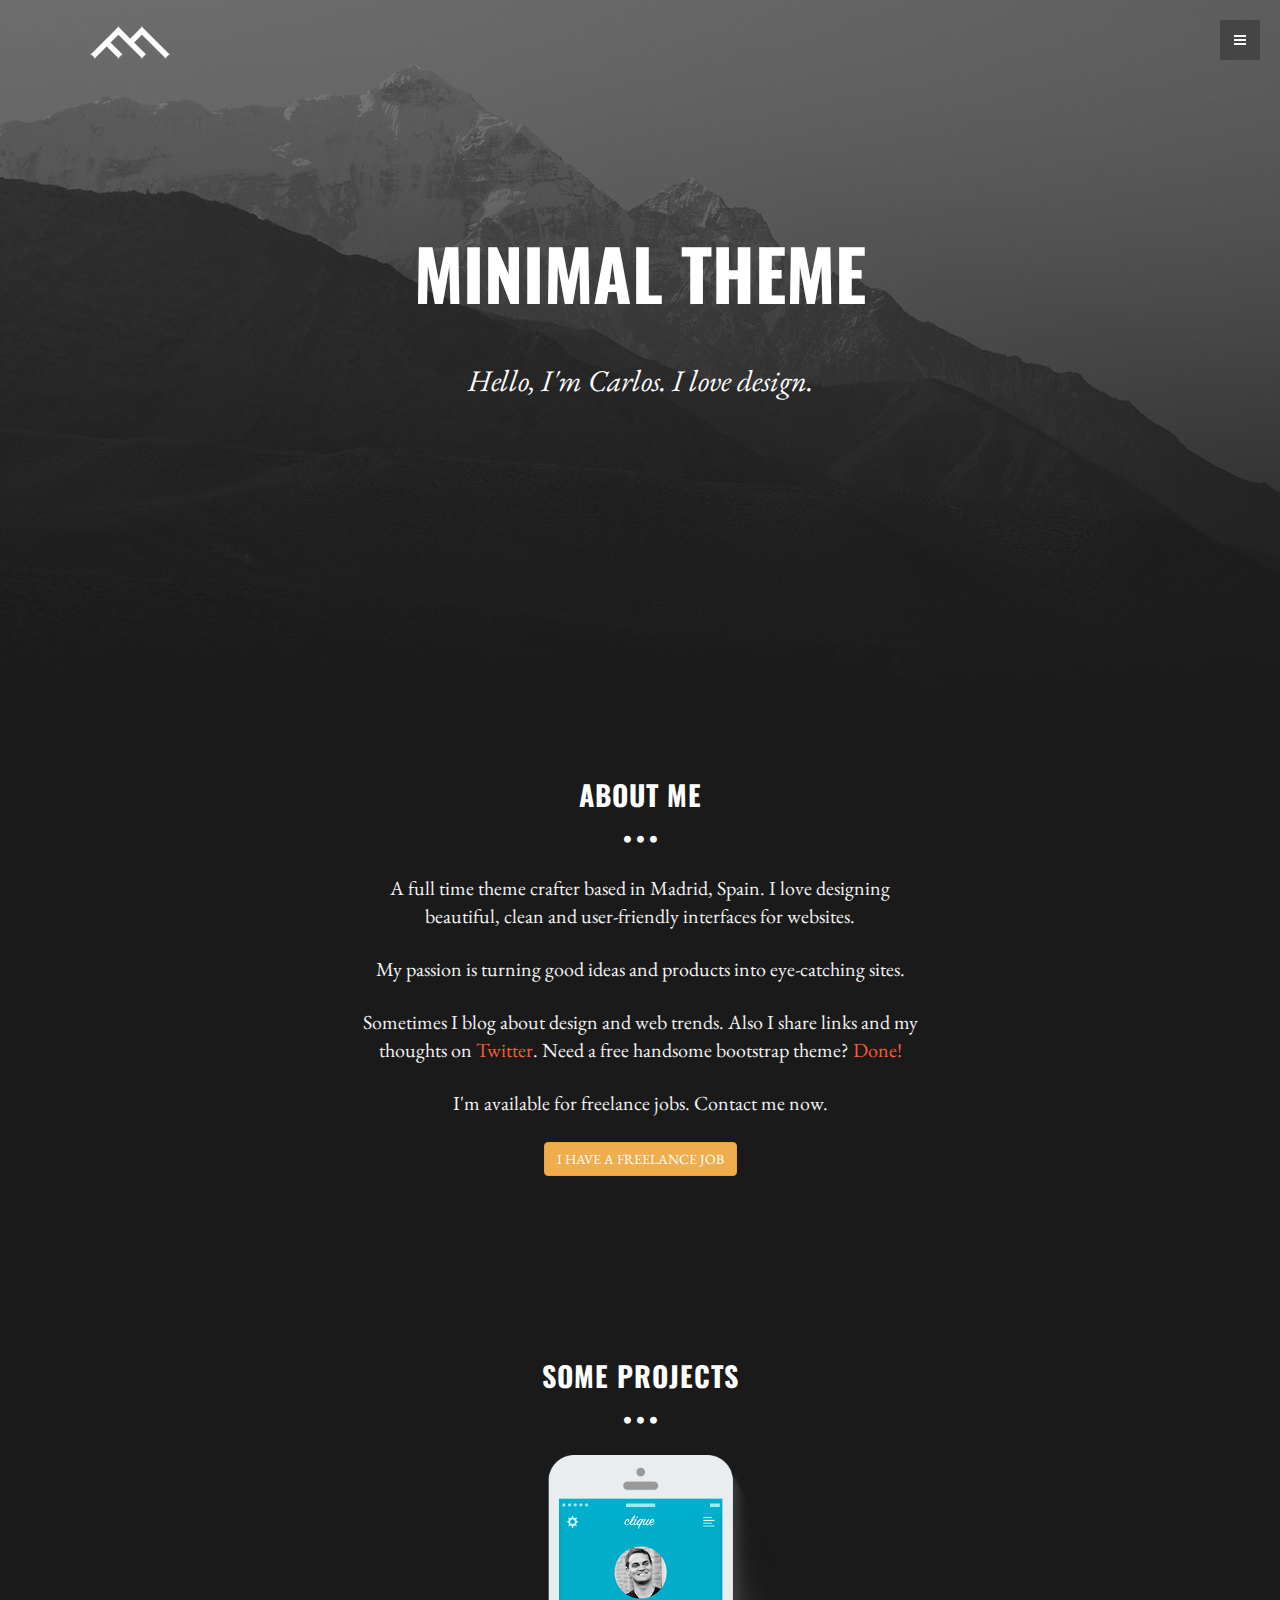
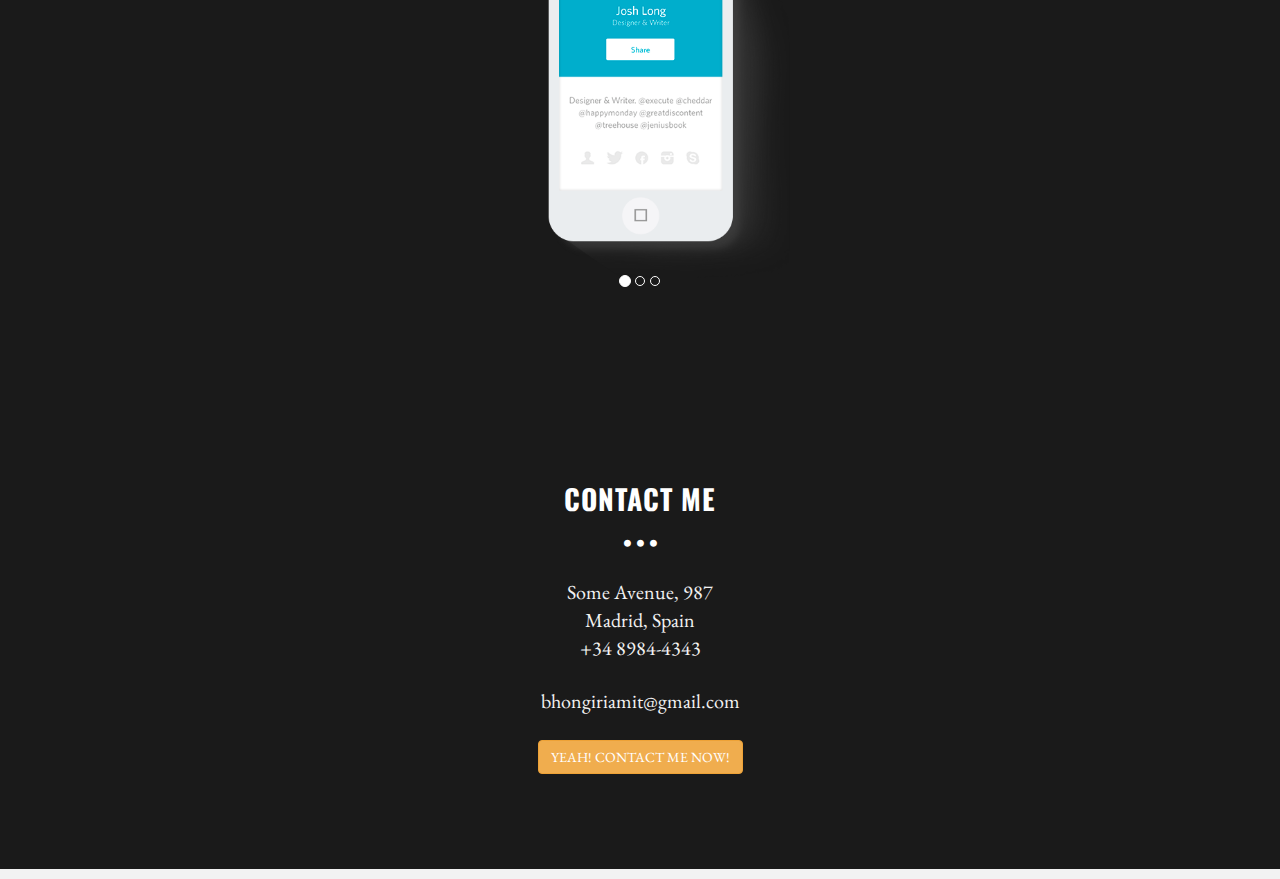
==== index.html @ 4d3e190b "slight modifications" ====
<!DOCTYPE html>
<html lang="en">
  <head>
    <meta charset="utf-8">
    <meta name="viewport" content="width=device-width, initial-scale=1.0">
    <meta name="description" content="">
    <meta name="author" content="">
    <link rel="shortcut icon" href="assets/ico/favicon.png">

    <title>MINIMAL - Free Bootstrap 3 Theme</title>

    <!-- Bootstrap core CSS -->
    <link href="assets/css/bootstrap.css" rel="stylesheet">

    <!-- Custom styles for this template -->
    <link href="assets/css/main.css" rel="stylesheet">
	<link rel="stylesheet" href="assets/css/font-awesome.min.css">

    <script src="assets/js/jquery.min.js"></script>
	<script src="assets/js/modernizr.custom.js"></script>
	

	
    <link href='http://fonts.googleapis.com/css?family=Oswald:400,300,700' rel='stylesheet' type='text/css'>
    <link href='http://fonts.googleapis.com/css?family=EB+Garamond' rel='stylesheet' type='text/css'>

    <!-- HTML5 shim and Respond.js IE8 support of HTML5 elements and media queries -->
    <!--[if lt IE 9]>
      <script src="assets/js/html5shiv.js"></script>
      <script src="assets/js/respond.min.js"></script>
    <![endif]-->
  </head>

  <body data-spy="scroll" data-offset="0" data-target="#theMenu">
		
	<!-- Menu -->
	<nav class="menu" id="theMenu">
		<div class="menu-wrap">
			<h1 class="logo"><a href="index.html#home">Minimal</a></h1>
			<i class="icon-remove menu-close"></i>
			<a href="#home" class="smoothScroll">Home</a>
			<a href="#about" class="smoothScroll">About</a>
			<a href="#portfolio" class="smoothScroll">Portfolio</a>
			<a href="#contact" class="smoothScroll">Contact</a>
			<a href="#"><i class="icon-facebook"></i></a>
			<a href="#"><i class="icon-twitter"></i></a>
			<a href="#"><i class="icon-dribbble"></i></a>
			<a href="#"><i class="icon-envelope"></i></a>
		</div>
		
		<!-- Menu button -->
		<div id="menuToggle"><i class="icon-reorder"></i></div>
	</nav>


	
	<!-- ========== HEADER SECTION ========== -->
	<section id="home" name="home"></section>
	<div id="headerwrap">
		<div class="container">
			<div class="logo">
				<img src="assets/img/logo.png">
			</div>
			<br>
			<div class="row">
				<h1>MINIMAL THEME</h1>
				<br>
				<h3>Hello, I'm Carlos. I love design.</h3>
				<br>
				<br>
				<div class="col-lg-6 col-lg-offset-3">
				</div>
			</div>
		</div><!-- /container -->
	</div><!-- /headerwrap -->
	
	
	
	<!-- ========== ABOUT SECTION ========== -->
	<section id="about" name="about"></section>
	<div id="f">
		<div class="container">
			<div class="row">
				<h3>ABOUT ME</h3>
				<p class="centered"><i class="icon icon-circle"></i><i class="icon icon-circle"></i><i class="icon icon-circle"></i></p>
				
				<!-- INTRO INFORMATIO-->
				<div class="col-lg-6 col-lg-offset-3">
					<p>A full time theme crafter based in Madrid, Spain. I love designing beautiful, clean and user-friendly interfaces for websites.</p>
					<p>My passion is turning good ideas and products into eye-catching sites.</p>
					<p>Sometimes I blog about design and web trends. Also I share links and my thoughts on <a href="http://twitter.com/BlackTie_co">Twitter</a>. Need a free handsome bootstrap theme? <a href="http://blacktie.co">Done!</a></p>
					<p>I'm available for freelance jobs. Contact me now.</p>
					<p><button type="button" class="btn btn-warning">I HAVE A FREELANCE JOB</button></p>
				</div>								
			</div>
		</div><!-- /container -->
	</div><!-- /f -->
	

	<!-- ========== CAROUSEL SECTION ========== -->	
	<section id="portfolio" name="portfolio"></section>
	<div id="f">
		<div class="container">
			<div class="row centered">
				<h3>SOME PROJECTS</h3>
				<p class="centered"><i class="icon icon-circle"></i><i class="icon icon-circle"></i><i class="icon icon-circle"></i></p>
				
				<div class="col-lg-6 col-lg-offset-3">
					<div id="carousel-example-generic" class="carousel slide" data-ride="carousel">
						<!-- Wrapper for slides -->
						<div class="carousel-inner">
							<div class="item active centered">
								<img class="img-responsive" src="assets/img/c1.png" alt="">
							</div>
							<div class="item centered">
								<img class="img-responsive" src="assets/img/c2.png" alt="">
							</div>
							<div class="item centered">
								<img class="img-responsive" src="assets/img/c3.png" alt="">
							</div>
						</div>
						<br>
						<br>
						<ol class="carousel-indicators">
						    <li data-target="#carousel-example-generic" data-slide-to="0" class="active"></li>
						    <li data-target="#carousel-example-generic" data-slide-to="1"></li>
						    <li data-target="#carousel-example-generic" data-slide-to="2"></li>
						</ol>
					</div>
				</div><!-- col-lg-8 -->
			</div><!-- row -->
		</div><!-- container -->
	</div>	<!-- f -->

	<!-- ========== CONTACT SECTION ========== -->
	<section id="contact" name="contact"></section>
	<div id="f">
		<div class="container">
			<div class="row">
				<h3>CONTACT ME</h3>
				<p class="centered"><i class="icon icon-circle"></i><i class="icon icon-circle"></i><i class="icon icon-circle"></i></p>
				
				<div class="col-lg-6 col-lg-offset-3">
					<p>Some Avenue, 987<br/>Madrid, Spain<br/>+34 8984-4343</p>
					<p>bhongiriamit@gmail.com</p>
					<p><button type="button" class="btn btn-warning">YEAH! CONTACT ME NOW!</button></p>
				</div>
			</div>
		</div>
	</div>

	

    <!-- Bootstrap core JavaScript
    ================================================== -->
    <!-- Placed at the end of the document so the pages load faster -->
	<script src="assets/js/classie.js"></script>
    <script src="assets/js/bootstrap.min.js"></script>
    <script src="assets/js/smoothscroll.js"></script>
	<script src="assets/js/main.js"></script>
</body>
</html>
---- assets/css/main.css ----
/*
 * Author: Carlos Alvarez
 * URL: http://alvarez.is
 *
 * Project Name: Minimal - Free Bootstrap 3 Theme
 * Version: 1.0
 * URL: http://blacktie.co
 */

body {
  background-color: #f2f2f2;
    font-family: 'EB Garamond', serif;
    font-weight: 300;
    font-size: 16px;
    color: #555;

    -webkit-font-smoothing: antialiased;
    -webkit-overflow-scrolling: touch;
}

/* Titles */
h1, h2, h3, h4, h5, h6 {
    font-family: 'Oswald', sans-serif;
    font-weight: 300;
    color: #333;
}


/* Paragraph & Typographic */
p {
    line-height: 28px;
    margin-bottom: 25px;
}

.centered {
    text-align: center;
}

/* Links */
a {
    color: #f85c37;
    word-wrap: break-word;

    -webkit-transition: color 0.1s ease-in, background 0.1s ease-in;
    -moz-transition: color 0.1s ease-in, background 0.1s ease-in;
    -ms-transition: color 0.1s ease-in, background 0.1s ease-in;
    -o-transition: color 0.1s ease-in, background 0.1s ease-in;
    transition: color 0.1s ease-in, background 0.1s ease-in;
}

a:hover,
a:focus {
    color: #7b7b7b;
    text-decoration: none;
    outline: 0;
}

a:before,
a:after {
    -webkit-transition: color 0.1s ease-in, background 0.1s ease-in;
    -moz-transition: color 0.1s ease-in, background 0.1s ease-in;
    -ms-transition: color 0.1s ease-in, background 0.1s ease-in;
    -o-transition: color 0.1s ease-in, background 0.1s ease-in;
    transition: color 0.1s ease-in, background 0.1s ease-in;
}

 hr {
    display: block;
    height: 1px;
    border: 0;
    border-top: 1px solid #ccc;
    margin: 1em 0;
    padding: 0;
}


/* ==========================================================================
   Wrap Sections
   ========================================================================== */

#headerwrap {
	background: url(../img/header-bg.jpg) no-repeat center top;
	margin-top: -10px;
	padding-top:20px;
	text-align:center;
	background-attachment: relative;
	background-position: center center;
	min-height: 700px;
	width: 100%;
	
    -webkit-background-size: 100%;
    -moz-background-size: 100%;
    -o-background-size: 100%;
    background-size: 100%;

    -webkit-background-size: cover;
    -moz-background-size: cover;
    -o-background-size: cover;
    background-size: cover;
}

#headerwrap h1 {
	margin-top: 150px;
	color: white;
	font-size: 70px;
	font-weight: 700;
}

#headerwrap h3 {
	color: white;
	font-size: 30px;
	font-weight: 100;
    font-family: 'EB Garamond', serif;
    font-style: oblique;
}

#headerwrap .logo {
	text-align: left;
	margin-left: 20px;
	margin-top: 15px;
}


/* Footer Wrap */

#f {
	background: #1a1a1a;
	padding-top: 70px;
	padding-bottom: 70px;
	text-align: center
}

#f h3 {
	color: white;
	font-size: 28px;
	font-weight: 700;
	letter-spacing: 1px;	
}

#f i {
	font-size: 8px;
	color: #fff;
    padding: 3px;
}

#f p {
	font-size: 20px;
	color: #f2f2f2;
}

#f img {
	text-align: center;
}


/* MENU CONF*/

.menu {
	position: fixed;
	right: -200px;
	width: 260px;
	height: 100%;
	top: 0;
	z-index: 10;
	text-align: left;
}

.menu.menu-open {
	right: 0px;
}

.menu-wrap {
	position: absolute;
	top: 0;
	left: 60px;
	background: #1a1a1a;
	width: 200px;
	height: 100%;
}

.menu h1.logo a {
	font-family: 'Oswald', sans-serif;
	font-size: 16px;
	font-weight: 700;
	letter-spacing: 0.15em;
	line-height: 40px;
	text-transform: uppercase;
	color: #ffffff;
	margin-top: 20px;
}

.menu h1.logo a:hover {
	color: #f85c37;
}

.menu img.logo {
	margin: 20px 0;
	max-width: 160px;
}

.menu a {
	margin-left: 20px;
	color: #808080;
	display: block;
	font-size: 12px;
	font-weight: 700;
	line-height: 40px;
	letter-spacing: 0.1em;
	text-transform: uppercase;
}

.menu a:hover {
	color: #ffffff;
}

.menu a:active {
	color: #ffffff;
}

.menu a > i {
	float: left;
	display: inline-block;
	vertical-align: middle; 
	text-align: left;
	width: 25px;
	font-size: 14px;
	line-height: 40px;
	margin: 25px 2px;
}

.menu-close {
	cursor: pointer;
	display: block;
	position: absolute;
	font-size: 14px;
	color: #808080;
	width: 40px;
	height: 40px;
	line-height: 40px;
	top: 20px;
	right: 5px;
	-webkit-transition: all .1s ease-in-out;
	   -moz-transition: all .1s ease-in-out;
		-ms-transition: all .1s ease-in-out;
		 -o-transition: all .1s ease-in-out;
			transition: all .1s ease-in-out;
}

.menu-close:hover {
	color: #ffffff;
	-webkit-transition: all .1s ease-in-out;
	   -moz-transition: all .1s ease-in-out;
		-ms-transition: all .1s ease-in-out;
		 -o-transition: all .1s ease-in-out;
			transition: all .1s ease-in-out;
}

/* Push the body after clicking the menu button */
.body-push {
	overflow-x: hidden;
	position: relative;
	left: 0;
}

.body-push-toright {
	left: 200px;
}

.body-push-toleft {
	left: -200px;
}

.menu,
.body-push {
	-webkit-transition: all .3s ease;
	   -moz-transition: all .3s ease;
		-ms-transition: all .3s ease;
		 -o-transition: all .3s ease;
			transition: all .3s ease;
}

#menuToggle {
	position: absolute;
	top: 20px;
	left: 0;
	z-index: 11;
	display: block;
	text-align: center;
	font-size: 14px;
	color: #ffffff;
	width: 40px;
	height: 40px;
	line-height: 40px;
	cursor: pointer;
	background: rgba(0,0,0,0.25);
	-webkit-transition: all .1s ease-in-out;
	   -moz-transition: all .1s ease-in-out;
		-ms-transition: all .1s ease-in-out;
		 -o-transition: all .1s ease-in-out;
			transition: all .1s ease-in-out;
}

#menuToggle:hover {
	color: #ffffff;
	background: rgba(0,0,0,0.2);
	-webkit-transition: all .1s ease-in-out;
	   -moz-transition: all .1s ease-in-out;
		-ms-transition: all .1s ease-in-out;
		 -o-transition: all .1s ease-in-out;
			transition: all .1s ease-in-out;
}
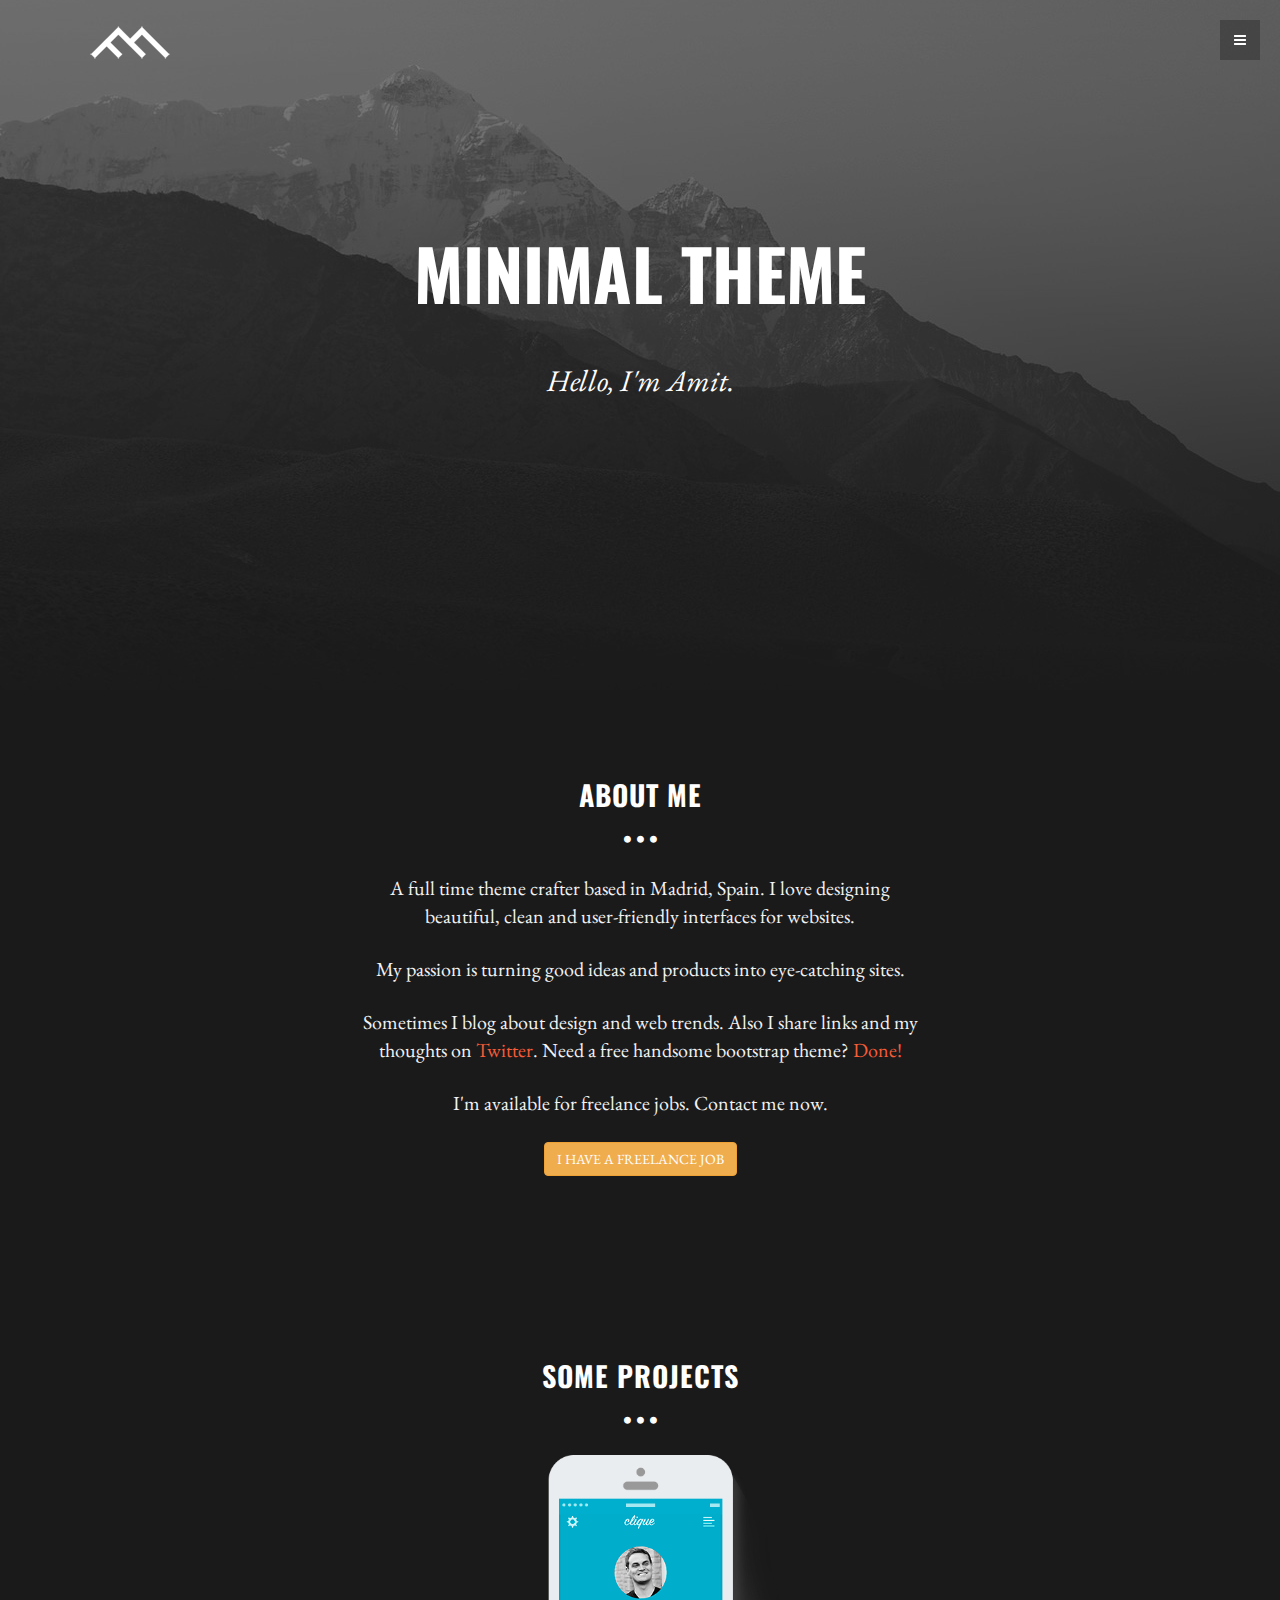
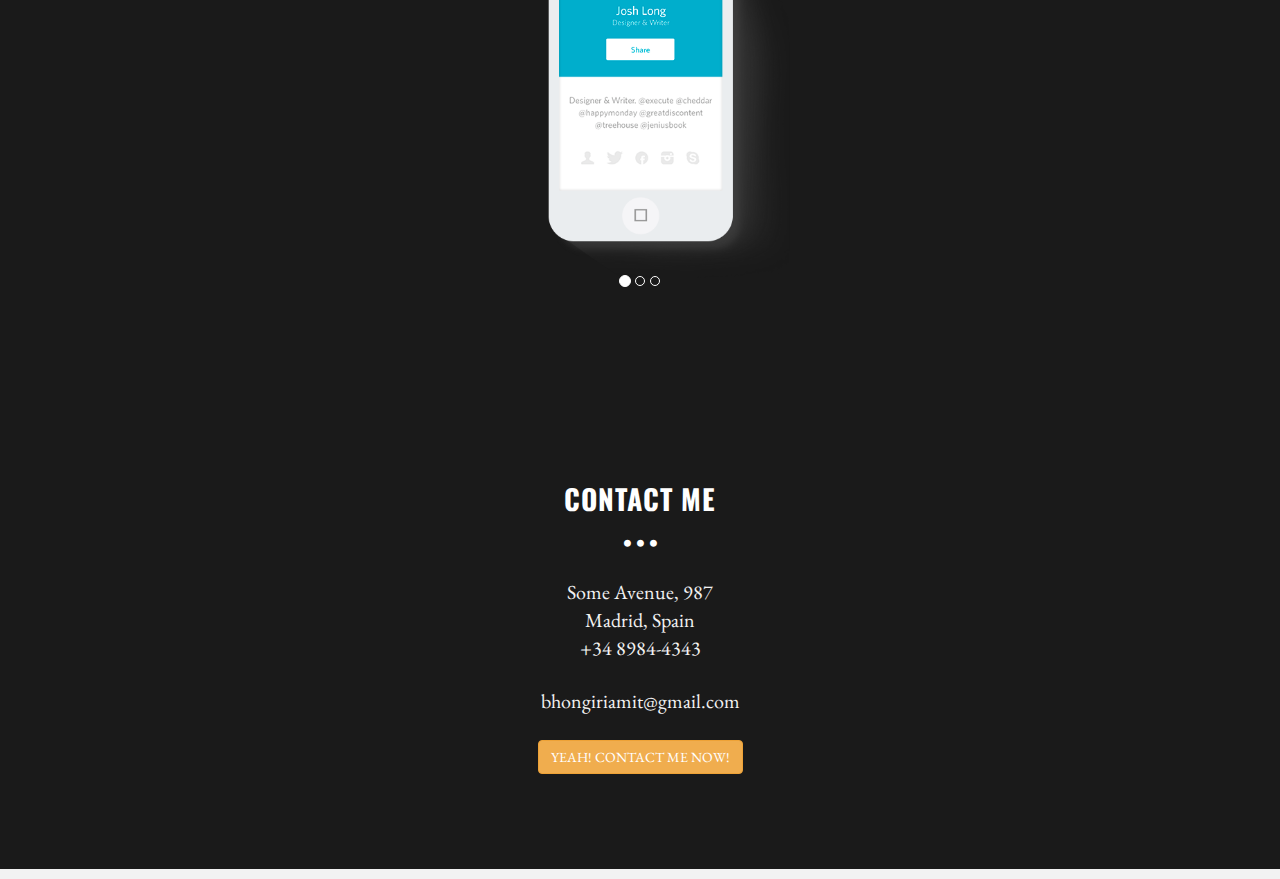
==== commit 2a4e714d: "slight" ====
--- a/index.html
+++ b/index.html
@@ -7,7 +7,7 @@
     <meta name="author" content="">
     <link rel="shortcut icon" href="assets/ico/favicon.png">
 
-    <title>MINIMAL - Free Bootstrap 3 Theme</title>
+    <title>Amit Bhongiri | Computer Science Portfolio</title>
 
     <!-- Bootstrap core CSS -->
     <link href="assets/css/bootstrap.css" rel="stylesheet">
@@ -65,7 +65,7 @@
 			<div class="row">
 				<h1>MINIMAL THEME</h1>
 				<br>
-				<h3>Hello, I'm Carlos. I love design.</h3>
+				<h3>Hello, I'm Amit.</h3>
 				<br>
 				<br>
 				<div class="col-lg-6 col-lg-offset-3">
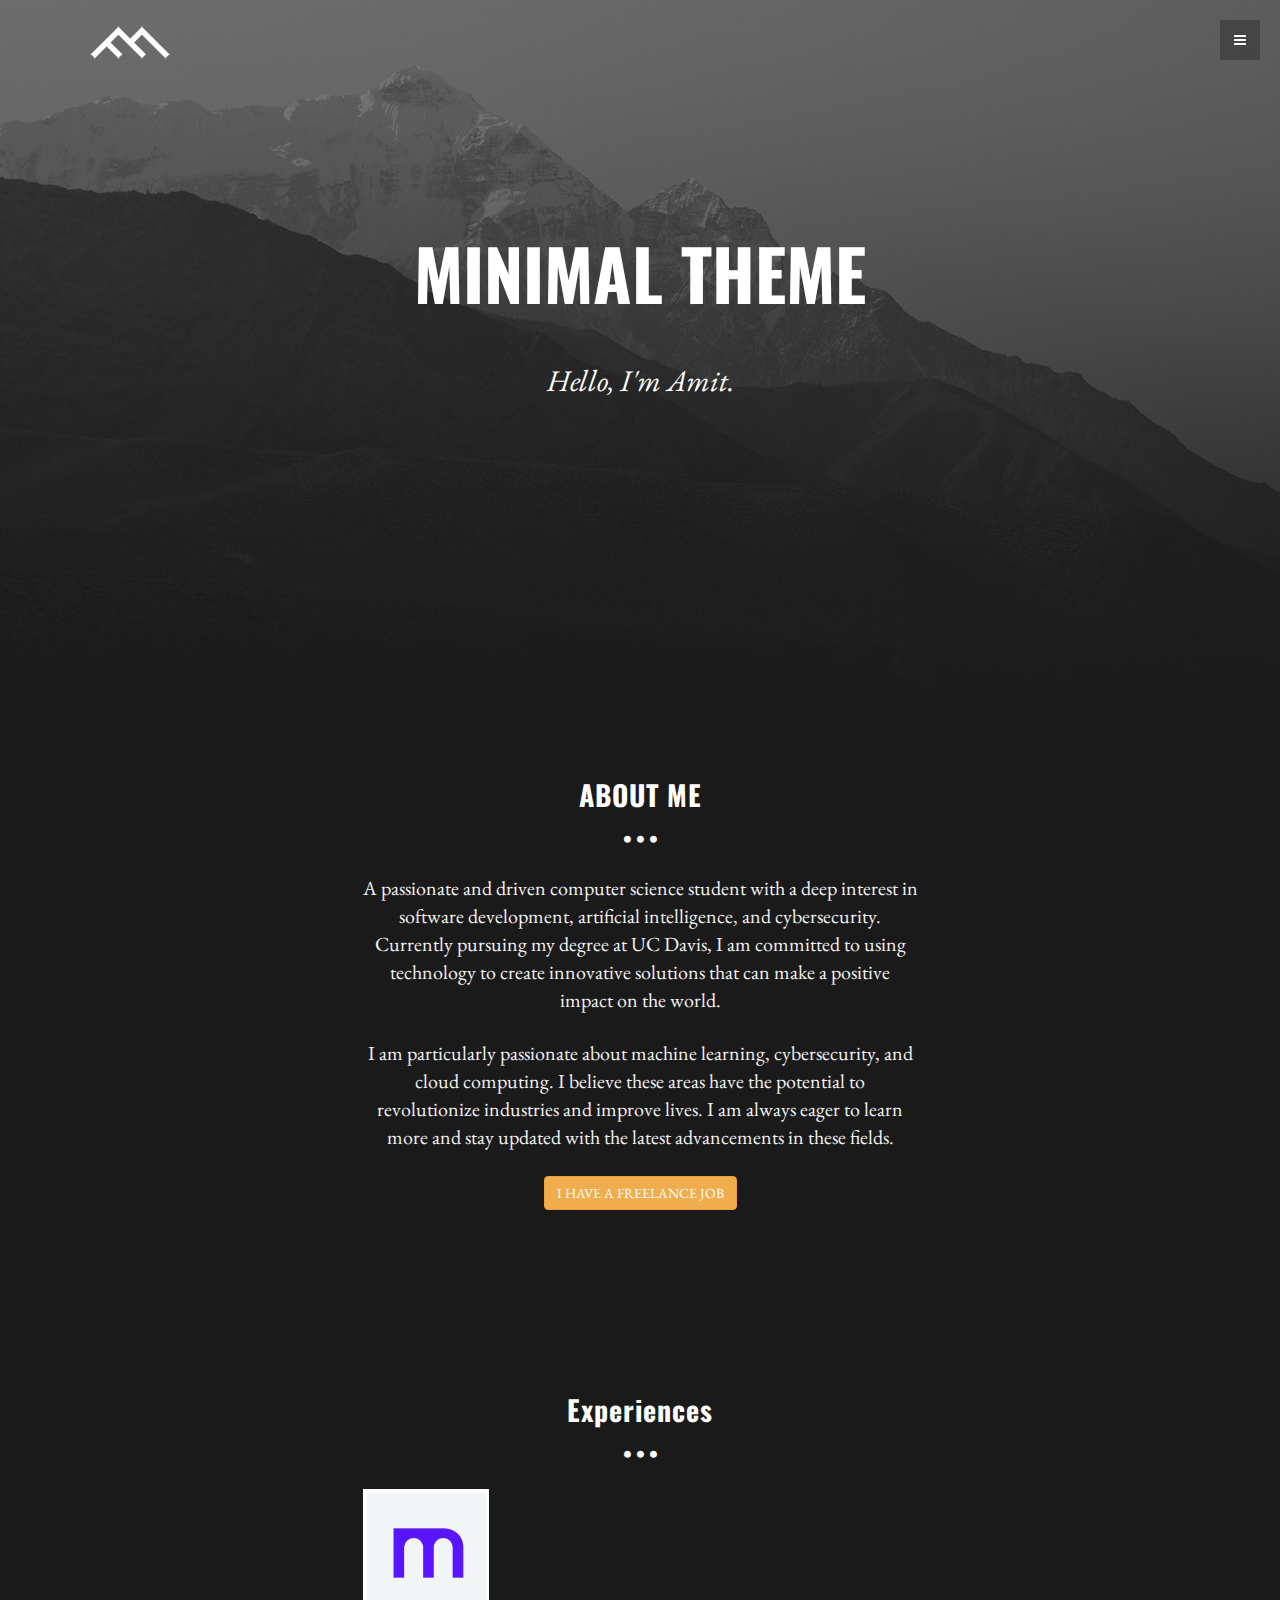
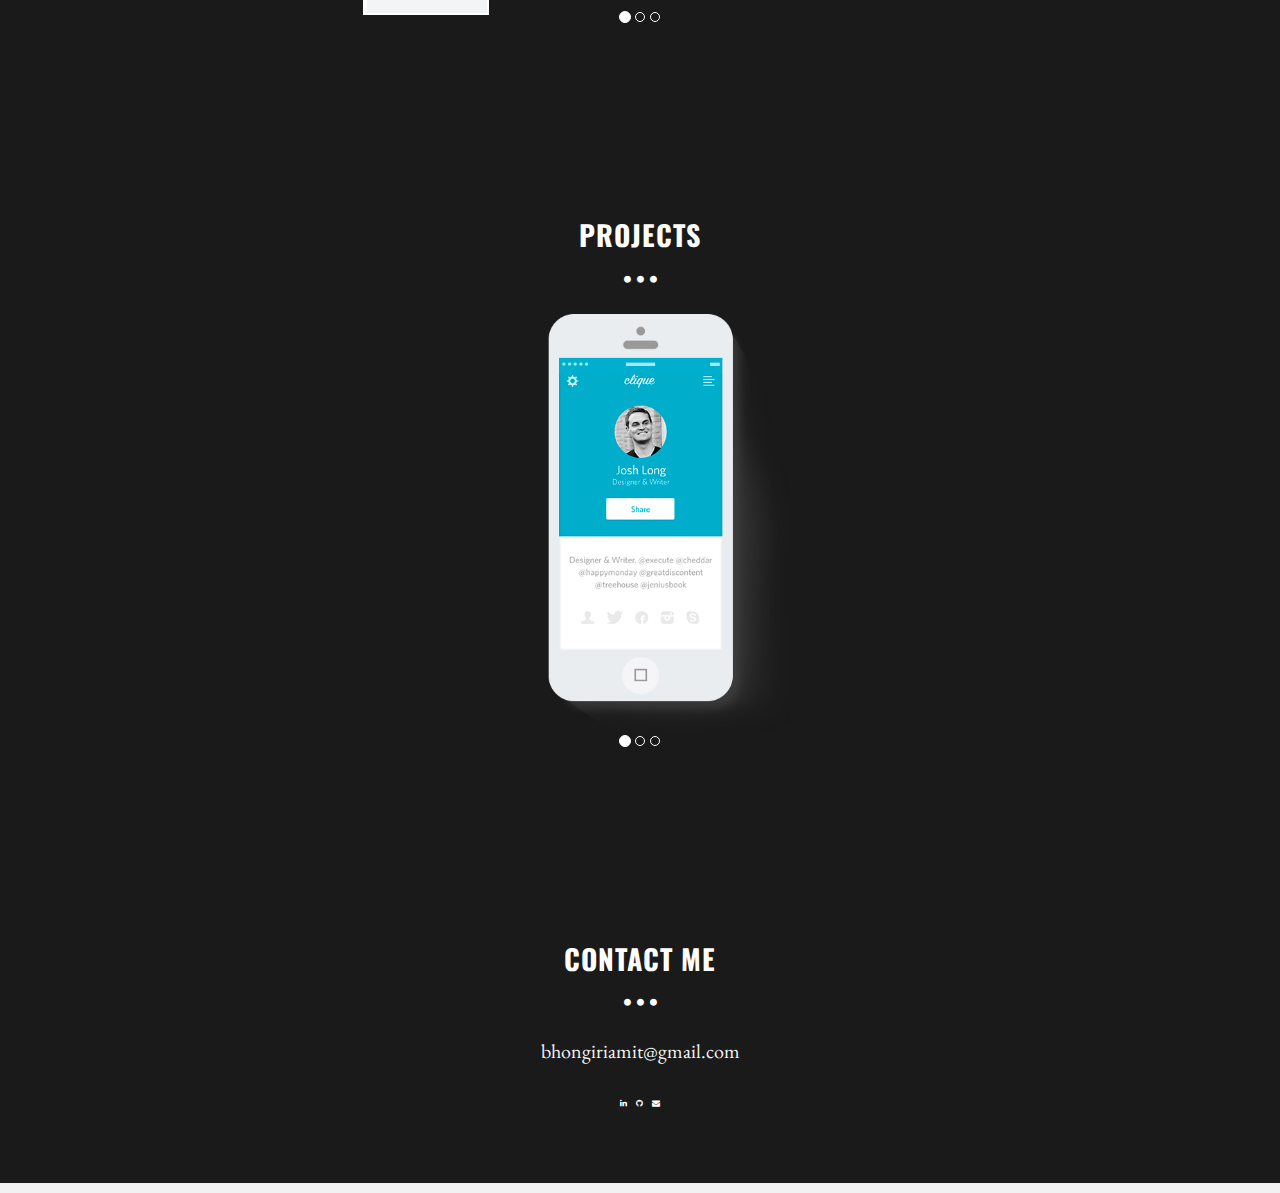
==== commit aa3c3b0c: "customized alternate version" ====
--- a/index.html
+++ b/index.html
@@ -7,7 +7,7 @@
     <meta name="author" content="">
     <link rel="shortcut icon" href="assets/ico/favicon.png">
 
-    <title>Amit Bhongiri | Computer Science Portfolio</title>
+    <title>Amit Bhongiri | Computer Science</title>
 
     <!-- Bootstrap core CSS -->
     <link href="assets/css/bootstrap.css" rel="stylesheet">
@@ -42,9 +42,8 @@
 			<a href="#about" class="smoothScroll">About</a>
 			<a href="#portfolio" class="smoothScroll">Portfolio</a>
 			<a href="#contact" class="smoothScroll">Contact</a>
-			<a href="#"><i class="icon-facebook"></i></a>
-			<a href="#"><i class="icon-twitter"></i></a>
-			<a href="#"><i class="icon-dribbble"></i></a>
+			<a href="#"><i class="icon-linkedin"></i></a>
+			<a href="#"><i class="icon-github"></i></a>
 			<a href="#"><i class="icon-envelope"></i></a>
 		</div>
 		
@@ -86,10 +85,8 @@
 				
 				<!-- INTRO INFORMATIO-->
 				<div class="col-lg-6 col-lg-offset-3">
-					<p>A full time theme crafter based in Madrid, Spain. I love designing beautiful, clean and user-friendly interfaces for websites.</p>
-					<p>My passion is turning good ideas and products into eye-catching sites.</p>
-					<p>Sometimes I blog about design and web trends. Also I share links and my thoughts on <a href="http://twitter.com/BlackTie_co">Twitter</a>. Need a free handsome bootstrap theme? <a href="http://blacktie.co">Done!</a></p>
-					<p>I'm available for freelance jobs. Contact me now.</p>
+					<p>A passionate and driven computer science student with a deep interest in software development, artificial intelligence, and cybersecurity. Currently pursuing my degree at UC Davis, I am committed to using technology to create innovative solutions that can make a positive impact on the world.</p>
+					<p>I am particularly passionate about machine learning, cybersecurity, and cloud computing. I believe these areas have the potential to revolutionize industries and improve lives. I am always eager to learn more and stay updated with the latest advancements in these fields.</p>
 					<p><button type="button" class="btn btn-warning">I HAVE A FREELANCE JOB</button></p>
 				</div>								
 			</div>
@@ -102,7 +99,45 @@
 	<div id="f">
 		<div class="container">
 			<div class="row centered">
-				<h3>SOME PROJECTS</h3>
+				<h3>Experiences</h3>
+				<p class="centered"><i class="icon icon-circle"></i><i class="icon icon-circle"></i><i class="icon icon-circle"></i></p>
+				
+				<div class="col-lg-6 col-lg-offset-3">
+					<div id="carousel-example-generic" class="carousel slide" data-ride="carousel">
+						<!-- Wrapper for slides -->
+						<div class="carousel-inner">
+							<div class="item active centered">
+								<img class="img-responsive" src="assets/img/Mapsi.png" alt="">
+							</div>
+							<div class="item centered">
+								<img class="img-responsive" src="assets/img/Softpath.png" alt="">
+							</div>
+							<div class="item centered">
+								<img class="img-responsive" src="assets/img/Neurotech.png" alt="">
+							</div>
+                            <div class="item centered">
+								<img class="img-responsive" src="assets/img/GDSC.png" alt="">
+							</div>
+						</div>
+						<br>
+						<br>
+						<ol class="carousel-indicators">
+						    <li data-target="#carousel-example-generic" data-slide-to="0" class="active"></li>
+						    <li data-target="#carousel-example-generic" data-slide-to="1"></li>
+						    <li data-target="#carousel-example-generic" data-slide-to="2"></li>
+						</ol>
+					</div>
+				</div><!-- col-lg-8 -->
+			</div><!-- row -->
+		</div><!-- container -->
+	</div>	<!-- f -->
+
+    <!-- ========== CAROUSEL SECTION 2 ========== -->	
+	<section id="portfolio" name="portfolio"></section>
+	<div id="f">
+		<div class="container">
+			<div class="row centered">
+				<h3>PROJECTS</h3>
 				<p class="centered"><i class="icon icon-circle"></i><i class="icon icon-circle"></i><i class="icon icon-circle"></i></p>
 				
 				<div class="col-lg-6 col-lg-offset-3">
@@ -141,9 +176,10 @@
 				<p class="centered"><i class="icon icon-circle"></i><i class="icon icon-circle"></i><i class="icon icon-circle"></i></p>
 				
 				<div class="col-lg-6 col-lg-offset-3">
-					<p>Some Avenue, 987<br/>Madrid, Spain<br/>+34 8984-4343</p>
 					<p>bhongiriamit@gmail.com</p>
-					<p><button type="button" class="btn btn-warning">YEAH! CONTACT ME NOW!</button></p>
+			    <a href="#" ><i class="icon-linkedin"></i></a>
+			    <a href="#"><i class="icon-github"></i></a>
+			    <a href="#"><i class="icon-envelope" style="width:500px;height:600px;"></i></a>
 				</div>
 			</div>
 		</div>
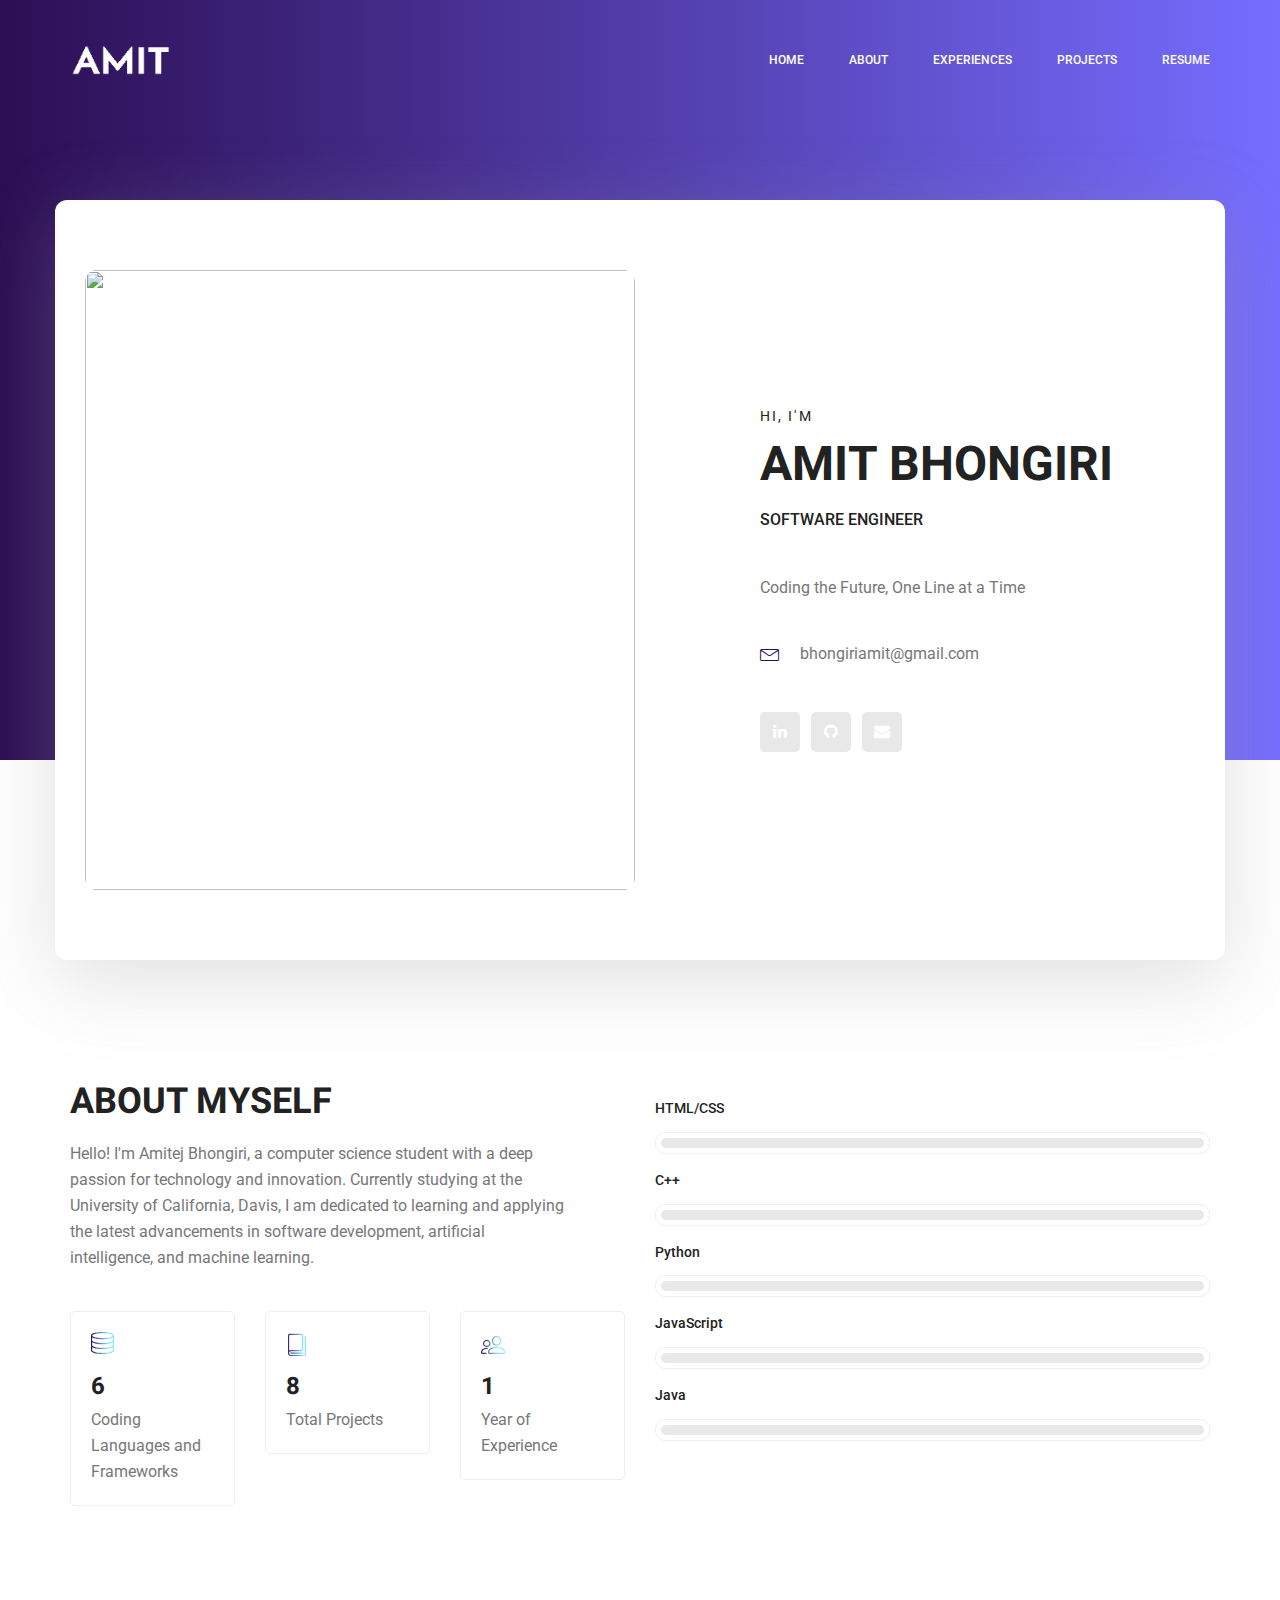
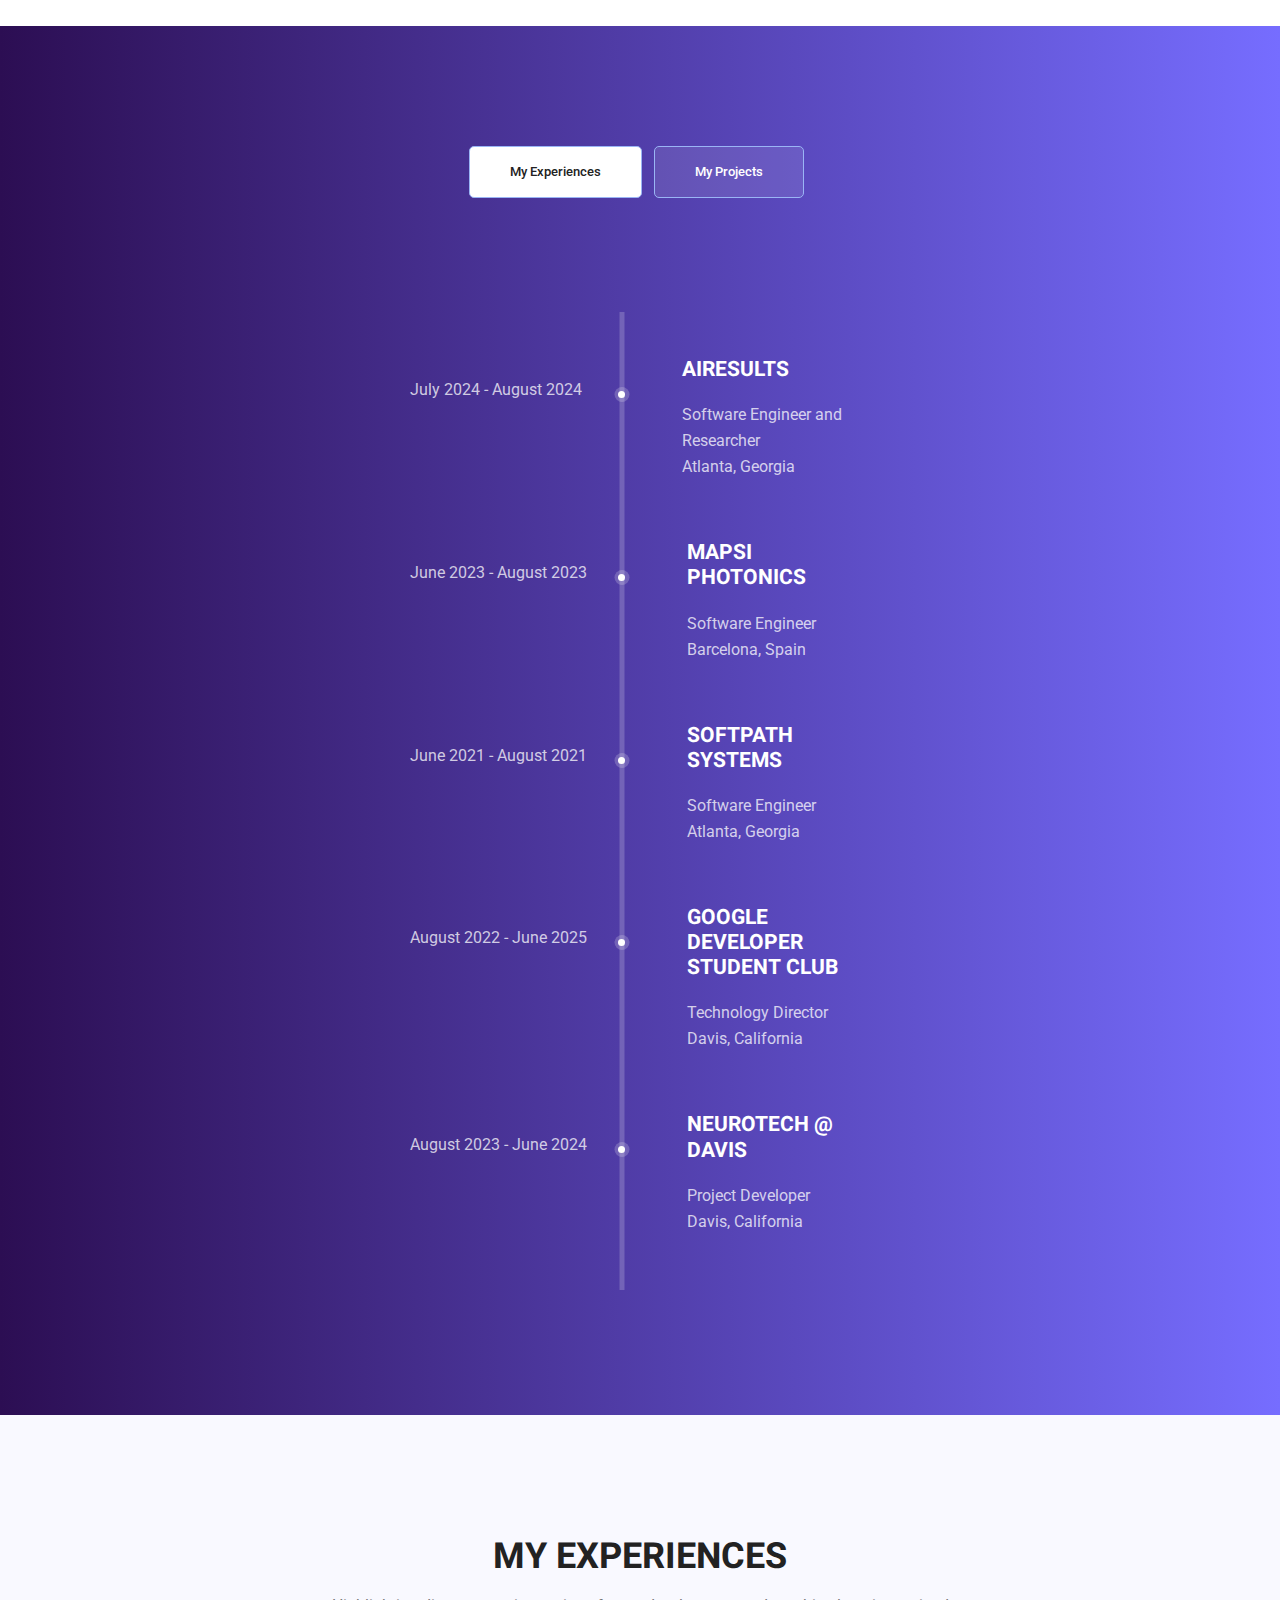
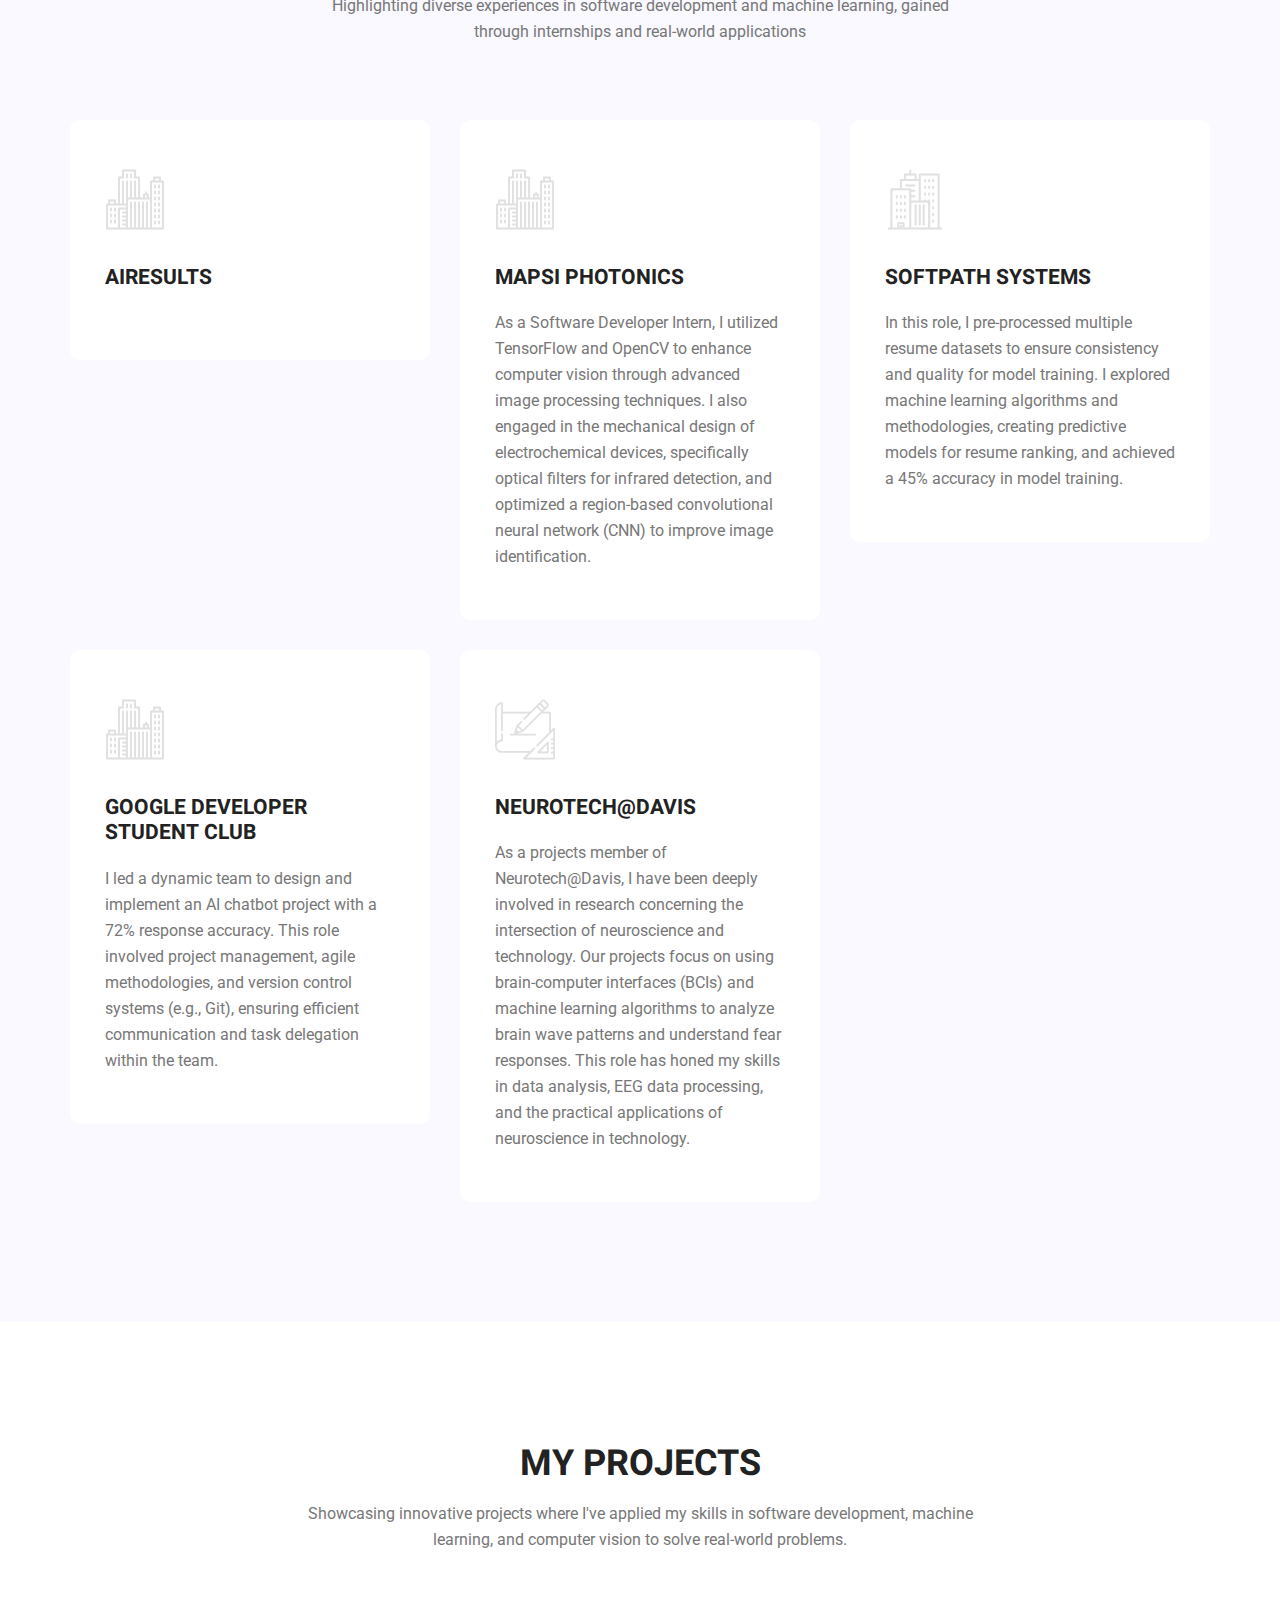
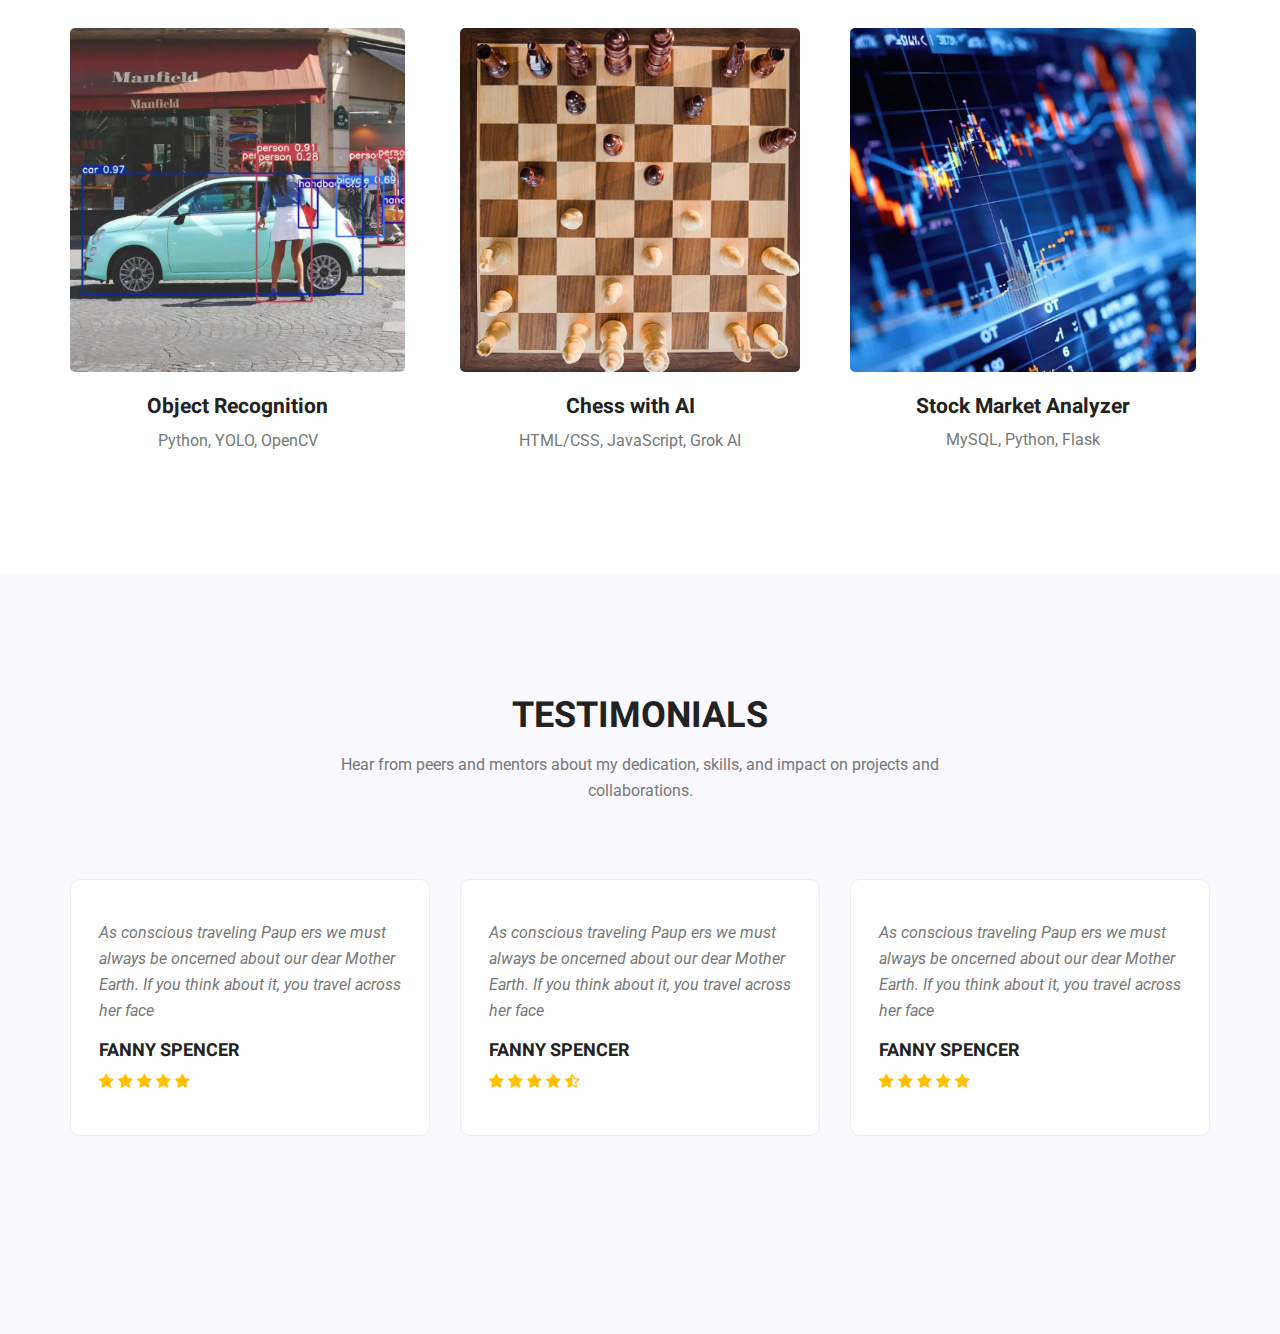
==== commit f16651fa: "changed alternate website" ====
--- a/index.html
+++ b/index.html
@@ -1,198 +1,476 @@
-<!DOCTYPE html>
+<!doctype html>
 <html lang="en">
-  <head>
-    <meta charset="utf-8">
-    <meta name="viewport" content="width=device-width, initial-scale=1.0">
-    <meta name="description" content="">
-    <meta name="author" content="">
-    <link rel="shortcut icon" href="assets/ico/favicon.png">
+    <head>
+        <!-- Required meta tags -->
+        <meta charset="utf-8">
+        <meta name="viewport" content="width=device-width, initial-scale=1, shrink-to-fit=no">
+        <link rel="icon" href="img/favicon.png" type="image/png">
+        <title>Amit Bhongiri | Software Engineer</title>
+        <!-- Bootstrap CSS -->
+        <link rel="stylesheet" href="css/bootstrap.css">
+        <link rel="stylesheet" href="vendors/linericon/style.css">
+        <link rel="stylesheet" href="css/font-awesome.min.css">
+        <link rel="stylesheet" href="vendors/owl-carousel/owl.carousel.min.css">
+        <link rel="stylesheet" href="vendors/lightbox/simpleLightbox.css">
+        <link rel="stylesheet" href="vendors/nice-select/css/nice-select.css">
+        <link rel="stylesheet" href="vendors/animate-css/animate.css">
+        <link rel="stylesheet" href="vendors/popup/magnific-popup.css">
+        <link rel="stylesheet" href="vendors/flaticon/flaticon.css">
+        <!-- main css -->
+        <link rel="stylesheet" href="css/style.css">
+        <link rel="stylesheet" href="css/responsive.css">
+    </head>
+    <body>
+        
+        <!--================Header Menu Area =================-->
+        <header class="header_area" section id = "home">
+            <div class="main_menu">
+            	<nav class="navbar navbar-expand-lg navbar-light">
+					<div class="container box_1620">
+						<!-- Brand and toggle get grouped for better mobile display -->
+						<a class="navbar-brand logo_h" href="index.html"><img src="img/logo.png" width = 100px height = 30px alt=""></a>
+						<button class="navbar-toggler" type="button" data-toggle="collapse" data-target="#navbarSupportedContent" aria-controls="navbarSupportedContent" aria-expanded="false" aria-label="Toggle navigation">
+							<span class="icon-bar"></span>
+							<span class="icon-bar"></span>
+							<span class="icon-bar"></span>
+						</button>
+						<!-- Collect the nav links, forms, and other content for toggling -->
+						<div class="collapse navbar-collapse offset" id="navbarSupportedContent">
+							<ul class="nav navbar-nav menu_nav ml-auto">
+								<li class="nav-item active"><a class="nav-link" href="#home">Home</a></li> 
+								<li class="nav-item"><a class="nav-link" href="#about">About</a></li> 
+								<li class="nav-item"><a class="nav-link" href="#experiences">Experiences</a></li> 
+								<li class="nav-item"><a class="nav-link" href="#projects">Projects</a></li>
+								<li class="nav-item"><a class="nav-link" href="Amit Bhongiri Resume.pdf" target ="_blank">Resume</a></li>
+							</ul>
+						</div> 
+					</div>
+            	</nav>
+            </div>
+        </header>
+        <!--================Header Menu Area =================-->
+        
+        <!--================Home Banner Area =================-->
+        <section class="home_banner_area">
+           	<div class="container box_1620">
+           		<div class="banner_inner d-flex align-items-center">
+					<div class="banner_content">
+						<div class="media">
+							<div class="d-flex">
+								<img src="img/personal.jpg" class = roundedImage width = 550px height = 620px alt="">
+							</div>
+							<div class="media-body">
+								<div class="personal_text">
+									<h6>Hi, i'm</h6>
+									<h3>Amit Bhongiri</h3>
+									<h4>Software Engineer</h4>
+									<br>
+									<p>Coding the Future, One Line at a Time</p>
+									<ul class="list basic_info">
+										<li><a href="mailto: bhongiriamit@gmail.com"><i class="lnr lnr-envelope"></i> bhongiriamit@gmail.com</a></li>
+									</ul>
+									<ul class="list personal_social">
+										<li><a href="https://www.linkedin.com/in/amitej-bhongiri-8061aa1b9/"><i class="fa fa-linkedin"></i></a></li>
+										<li><a href="https://github.com/Amit-Bhongiri"><i class="fa fa-github"></i></a></li>
+										<li><a href="mailto: bhongiriamit@gmail.com"><i class="fa fa-envelope"></i></a></li>
+									</ul>
+								</div>
+							</div>
+						</div>
+					</div>
+				</div>
+            </div>
+        </section>
+        <!--================End Home Banner Area =================-->
+        
+        <!--================Welcome Area =================-->
+        <section class="welcome_area p_120"  class id = "about">
+        	<div class="container">
+        		<div class="row welcome_inner">
+        			<div class="col-lg-6">
+        				<div class="welcome_text">
+        					<h4>About Myself</h4>
+        					<p>Hello! I'm Amitej Bhongiri, a computer science student with a deep passion for technology and innovation. Currently studying at the University of California, Davis, I am dedicated to learning and applying the latest advancements in software development, artificial intelligence, and machine learning.</p>
+        					<div class="row">
+        						<div class="col-md-4">
+        							<div class="wel_item">
+        								<i class="lnr lnr-database"></i>
+        								<h4>6</h4>
+        								<p>Coding Languages and Frameworks</p>
+        							</div>
+        						</div>
+        						<div class="col-md-4">
+        							<div class="wel_item">
+        								<i class="lnr lnr-book"></i>
+        								<h4>8</h4>
+        								<p>Total Projects</p>
+        							</div>
+        						</div>
+        						<div class="col-md-4">
+        							<div class="wel_item">
+        								<i class="lnr lnr-users"></i>
+        								<h4>1</h4>
+        								<p>Year of Experience</p>
+        							</div>
+        						</div>
+        					</div>
+        				</div>
+        			</div>
+        			<div class="col-lg-6">
+        				<div class="tools_expert">
+        					<div class="skill_main">
+								<div class="skill_item">
+									<h4>HTML/CSS</span></h4>
+									<div class="progress_br">
+										<div class="progress">
+											<div class="progress-bar" role="progressbar" aria-valuenow="85" aria-valuemin="0" aria-valuemax="100"></div>
+										</div>
+									</div>
+								</div>
+								<div class="skill_item">
+									<h4>C++</span></h4>
+									<div class="progress_br">
+										<div class="progress">
+											<div class="progress-bar" role="progressbar" aria-valuenow="90" aria-valuemin="0" aria-valuemax="100"></div>
+										</div>
+									</div>
+								</div>
+								<div class="skill_item">
+									<h4>Python</span></h4>
+									<div class="progress_br">
+										<div class="progress">
+											<div class="progress-bar" role="progressbar" aria-valuenow="70" aria-valuemin="0" aria-valuemax="100"></div>
+										</div>
+									</div>
+								</div>
+								<div class="skill_item">
+									<h4>JavaScript</span></h4>
+									<div class="progress_br">
+										<div class="progress">
+											<div class="progress-bar" role="progressbar" aria-valuenow="95" aria-valuemin="0" aria-valuemax="100"></div>
+										</div>
+									</div>
+								</div>
+								<div class="skill_item">
+									<h4>Java</span></h4>
+									<div class="progress_br">
+										<div class="progress">
+											<div class="progress-bar" role="progressbar" aria-valuenow="75" aria-valuemin="0" aria-valuemax="100"></div>
+										</div>
+									</div>
+								</div>
+							</div>
+        				</div>
+        			</div>
+        		</div>
+        	</div>
+        </section>
+        <!--================End Welcome Area =================-->
+        
+        <!--================My Tabs Area =================-->
+        <section class="mytabs_area p_120">
+        	<div class="container">
+        		<div class="tabs_inner">
+					<ul class="nav nav-tabs" id="myTab" role="tablist">
+						<li class="nav-item">
+							<a class="nav-link active" id="home-tab" data-toggle="tab" href="#home" role="tab" aria-controls="home" aria-selected="true">My Experiences</a>
+						</li>
+						<li class="nav-item">
+							<a class="nav-link" id="profile-tab" data-toggle="tab" href="#profile" role="tab" aria-controls="profile" aria-selected="false">My Projects</a>
+						</li>
+					</ul>
+					<div class="tab-content" id="myTabContent">
+						<div class="tab-pane fade show active" id="home" role="tabpanel" aria-labelledby="home-tab">
+							<ul class="list">
+								<li>
+									<span></span>
+									<div class="media">
+										<div class="d-flex">
+											<p>July 2024 - August 2024</p>
+										</div>
+										<div class="media-body">
+											<h4>AiResults</h4>
+											<p>Software Engineer and Researcher <br />Atlanta, Georgia</p>
+										</div>
+									</div>
+								</li>
+								<li>
+									<span></span>
+									<div class="media">
+										<div class="d-flex">
+											<p>June 2023 - August 2023</p>
+										</div>
+										<div class="media-body">
+											<h4>Mapsi Photonics</h4>
+											<p>Software Engineer <br />Barcelona, Spain</p>
+										</div>
+									</div>
+								</li>
+								<li>
+								<span></span>
+									<div class="media">
+										<div class="d-flex">
+											<p>June 2021 - August 2021</p>
+										</div>
+										<div class="media-body">
+											<h4>Softpath Systems</h4>
+											<p>Software Engineer <br />Atlanta, Georgia</p>
+										</div>
+									</div>
+								</li>
+								<li>
+									<span></span>
+									<div class="media">
+										<div class="d-flex">
+											<p>August 2022 - June 2025</p>
+										</div>
+										<div class="media-body">
+											<h4>Google Developer Student Club</h4>
+											<p>Technology Director <br />Davis, California</p>
+										</div>
+									</div>
+								</li>
+								<li>
+									<span></span>
+									<div class="media">
+										<div class="d-flex">
+											<p>August 2023 - June 2024</p>
+										</div>
+										<div class="media-body">
+											<h4>Neurotech @ Davis</h4>
+											<p>Project Developer <br />Davis, California</p>
+										</div>
+									</div>
+								</li>
+							</ul>
+						</div>
 
-    <title>Amit Bhongiri | Computer Science</title>
-
-    <!-- Bootstrap core CSS -->
-    <link href="assets/css/bootstrap.css" rel="stylesheet">
-
-    <!-- Custom styles for this template -->
-    <link href="assets/css/main.css" rel="stylesheet">
-	<link rel="stylesheet" href="assets/css/font-awesome.min.css">
-
-    <script src="assets/js/jquery.min.js"></script>
-	<script src="assets/js/modernizr.custom.js"></script>
-	
-
-	
-    <link href='http://fonts.googleapis.com/css?family=Oswald:400,300,700' rel='stylesheet' type='text/css'>
-    <link href='http://fonts.googleapis.com/css?family=EB+Garamond' rel='stylesheet' type='text/css'>
-
-    <!-- HTML5 shim and Respond.js IE8 support of HTML5 elements and media queries -->
-    <!--[if lt IE 9]>
-      <script src="assets/js/html5shiv.js"></script>
-      <script src="assets/js/respond.min.js"></script>
-    <![endif]-->
-  </head>
-
-  <body data-spy="scroll" data-offset="0" data-target="#theMenu">
-		
-	<!-- Menu -->
-	<nav class="menu" id="theMenu">
-		<div class="menu-wrap">
-			<h1 class="logo"><a href="index.html#home">Minimal</a></h1>
-			<i class="icon-remove menu-close"></i>
-			<a href="#home" class="smoothScroll">Home</a>
-			<a href="#about" class="smoothScroll">About</a>
-			<a href="#portfolio" class="smoothScroll">Portfolio</a>
-			<a href="#contact" class="smoothScroll">Contact</a>
-			<a href="#"><i class="icon-linkedin"></i></a>
-			<a href="#"><i class="icon-github"></i></a>
-			<a href="#"><i class="icon-envelope"></i></a>
-		</div>
-		
-		<!-- Menu button -->
-		<div id="menuToggle"><i class="icon-reorder"></i></div>
-	</nav>
-
-
-	
-	<!-- ========== HEADER SECTION ========== -->
-	<section id="home" name="home"></section>
-	<div id="headerwrap">
-		<div class="container">
-			<div class="logo">
-				<img src="assets/img/logo.png">
-			</div>
+						<!-- Projects side of tabs-->
+						<div class="tab-pane fade" id="profile" role="tabpanel" aria-labelledby="profile-tab">
+							<ul class="list">
+								<li>
+									<span></span>
+									<div class="media">
+										<div class="d-flex">
+											<p>Python, OpenCV, YOLO</p>
+										</div>
+										<div class="media-body">
+											<h4>Object Recognition</h4>
+											
+										</div>
+									</div>
+								</li>
+								<li>
+									<span></span>
+									<div class="media">
+										<div class="d-flex">
+											<p>HTML, CSS, JS, GROK</p>
+										</div>
+										<div class="media-body">
+											<h4>Chess with AI</h4>
+										</div>
+									</div>
+								</li>
+								<li>
+								<span></span>
+									<div class="media">
+										<div class="d-flex">
+											<p>MySQL, Python, Flask</p>
+										</div>
+										<div class="media-body">
+											<h4>Stock Market Analyzer</h4>
+										</div>
+									</div>
+								</li>
+							</ul>
+						</div>
+					</div>
+        		</div>
+        	</div>
+        </section>
+        <!--================End My Tabs Area =================-->
+        
+        <!--================Experiences =================-->
+        <section class="feature_area p_120" class id = experiences>
+        	<div class="container">
+        		<div class="main_title">
+        			<h2>My Experiences</h2>
+        			<p>Highlighting diverse experiences in software development and machine learning, gained through internships and real-world applications</p>
+        		</div>
+        		<div class="feature_inner row">
+        			<div class="col-lg-4 col-md-6">
+        				<div class="feature_item">
+        					<i class="flaticon-city"></i>
+        					<h4>AiResults</h4>
+        					<p></p>
+        				</div>
+        			</div>
+					<div class="col-lg-4 col-md-6">
+        				<div class="feature_item">
+        					<i class="flaticon-city"></i>
+        					<h4>Mapsi Photonics</h4>
+        					<p>As a Software Developer Intern, I utilized TensorFlow and OpenCV to enhance computer vision through advanced image processing techniques. I also engaged in the mechanical design of electrochemical devices, specifically optical filters for infrared detection, and optimized a region-based convolutional neural network (CNN) to improve image identification.</p>
+        				</div>
+        			</div>
+        			<div class="col-lg-4 col-md-6">
+        				<div class="feature_item">
+        					<i class="flaticon-skyline"></i>
+        					<h4>Softpath Systems</h4>
+        					<p>In this role, I pre-processed multiple resume datasets to ensure consistency and quality for model training. I explored machine learning algorithms and methodologies, creating predictive models for resume ranking, and achieved a 45% accuracy in model training.</p>
+        				</div>
+        			</div>
+					<div class="col-lg-4 col-md-6">
+        				<div class="feature_item">
+        					<i class="flaticon-city"></i>
+        					<h4>Google Developer Student Club</h4>
+        					<p> I led a dynamic team to design and implement an AI chatbot project with a 72% response accuracy. This role involved project management, agile methodologies, and version control systems (e.g., Git), ensuring efficient communication and task delegation within the team.</p>
+        				</div>
+        			</div>
+        			<div class="col-lg-4 col-md-6">
+        				<div class="feature_item">
+        					<i class="flaticon-sketch"></i>
+        					<h4>Neurotech@Davis</h4>
+        					<p>As a projects member of Neurotech@Davis, I have been deeply involved in research concerning the intersection of neuroscience and technology. Our projects focus on using brain-computer interfaces (BCIs) and machine learning algorithms to analyze brain wave patterns and understand fear responses. This role has honed my skills in data analysis, EEG data processing, and the practical applications of neuroscience in technology.</p>
+        				</div>
+        			</div>
+        		</div>
+        	</div>
+        </section>
+        <!--================End Feature Area =================-->
+        
+        <!--================Home Gallery Area =================-->
+        <section class="home_gallery_area p_120" class id = "projects">
+        	<div class="container">
+        		<div class="main_title">
+        			<h2>My Projects</h2>
+        			<p>Showcasing innovative projects where I've applied my skills in software development, machine learning, and computer vision to solve real-world problems.</p>
+        		</div>
+				<!--
+        		<div class="isotope_fillter">
+        			<ul class="gallery_filter list">
+						<li class="active" data-filter="*"><a href="#">All</a></li>
+						<li data-filter=".brand"><a href="#">Vector</a></li>
+						<li data-filter=".manipul"><a href="#">Raster</a></li>
+						<li data-filter=".creative"><a href="#">UI/UX</a></li>
+						<li data-filter=".design"><a href="#">Printing</a></li>
+					</ul>
+        		</div>
+				-->
+        	</div>
+        	<div class="container">
+        		<div class="gallery_f_inner row imageGallery1">
+        			<div class="col-lg-4 col-md-4 col-sm-6 brand manipul design print">
+        				<div class="h_gallery_item">
+        					<div class="g_img_item">
+        						<img class="img-fluid" src="img/gallery/project-1.png"  width = 335px height = 300px alt="">
+        						<a class="light" href="https://github.com/Amit-Bhongiri" target ="_blank"><img src="img/gallery/icon.png" alt=""></a>
+        					</div>
+        					<div class="g_item_text">
+        						<h4>Object Recognition</h4>
+        						<p>Python, YOLO, OpenCV</p>
+        					</div>
+        				</div>
+        			</div>
+        			<div class="col-lg-4 col-md-4 col-sm-6 brand manipul creative">
+        				<div class="h_gallery_item">
+        					<div class="g_img_item">
+        						<img class="img-fluid" src="img/gallery/project-2.png" width = 340px height = 340px alt="">
+        						<a class="light" href="https://github.com/Amit-Bhongiri" target ="_blank"><img src="img/gallery/icon.png" alt=""></a>
+        					</div>
+        					<div class="g_item_text">
+        						<h4>Chess with AI</h4>
+        						<p>HTML/CSS, JavaScript, Grok AI</p>
+        					</div>
+        				</div>
+        			</div>
+        			<div class="col-lg-4 col-md-4 col-sm-6 manipul creative design print">
+        				<div class="h_gallery_item">
+        					<div class="g_img_item">
+        						<img class="img-fluid" src="img/gallery/project-3.png" width = 346px height = 340px alt="">
+        						<a class="light" href="https://github.com/Amit-Bhongiri" target ="_blank"><img src="img/gallery/icon.png" alt=""></a>
+        					</div>
+        					<div class="g_item_text">
+        						<h4>Stock Market Analyzer</h4>
+        						<p>MySQL, Python, Flask</p>
+        					</div>
+        				</div>
+        			</div>
+        		</div>
+        	</div>
+        </section>
+        <!--================End Home Gallery Area =================-->
+        
+        <!--================Testimonials Area =================-->
+        <section class="testimonials_area p_120">
+        	<div class="container">
+        		<div class="main_title">
+        			<h2>Testimonials</h2>
+        			<p>Hear from peers and mentors about my dedication, skills, and impact on projects and collaborations.</p>
+        		</div>
+        		<div class="testi_inner">
+					<div class="testi_slider owl-carousel">
+						<div class="item">
+							<div class="testi_item">
+								<p>As conscious traveling Paup ers we must always be oncerned about our dear Mother Earth. If you think about it, you travel across her face</p>
+								<h4>Fanny Spencer</h4>
+								<a href="#"><i class="fa fa-star"></i></a>
+								<a href="#"><i class="fa fa-star"></i></a>
+								<a href="#"><i class="fa fa-star"></i></a>
+								<a href="#"><i class="fa fa-star"></i></a>
+								<a href="#"><i class="fa fa-star"></i></a>
+							</div>
+						</div>
+						<div class="item">
+							<div class="testi_item">
+								<p>As conscious traveling Paup ers we must always be oncerned about our dear Mother Earth. If you think about it, you travel across her face</p>
+								<h4>Fanny Spencer</h4>
+								<a href="#"><i class="fa fa-star"></i></a>
+								<a href="#"><i class="fa fa-star"></i></a>
+								<a href="#"><i class="fa fa-star"></i></a>
+								<a href="#"><i class="fa fa-star"></i></a>
+								<a href="#"><i class="fa fa-star-half-o"></i></a>
+							</div>
+						</div>
+						<div class="item">
+							<div class="testi_item">
+								<p>As conscious traveling Paup ers we must always be oncerned about our dear Mother Earth. If you think about it, you travel across her face</p>
+								<h4>Fanny Spencer</h4>
+								<a href="#"><i class="fa fa-star"></i></a>
+								<a href="#"><i class="fa fa-star"></i></a>
+								<a href="#"><i class="fa fa-star"></i></a>
+								<a href="#"><i class="fa fa-star"></i></a>
+								<a href="#"><i class="fa fa-star"></i></a>
+							</div>
+						</div>
+					</div>
+        		</div>
+        	</div>
 			<br>
-			<div class="row">
-				<h1>MINIMAL THEME</h1>
-				<br>
-				<h3>Hello, I'm Amit.</h3>
-				<br>
-				<br>
-				<div class="col-lg-6 col-lg-offset-3">
-				</div>
-			</div>
-		</div><!-- /container -->
-	</div><!-- /headerwrap -->
-	
-	
-	
-	<!-- ========== ABOUT SECTION ========== -->
-	<section id="about" name="about"></section>
-	<div id="f">
-		<div class="container">
-			<div class="row">
-				<h3>ABOUT ME</h3>
-				<p class="centered"><i class="icon icon-circle"></i><i class="icon icon-circle"></i><i class="icon icon-circle"></i></p>
-				
-				<!-- INTRO INFORMATIO-->
-				<div class="col-lg-6 col-lg-offset-3">
-					<p>A passionate and driven computer science student with a deep interest in software development, artificial intelligence, and cybersecurity. Currently pursuing my degree at UC Davis, I am committed to using technology to create innovative solutions that can make a positive impact on the world.</p>
-					<p>I am particularly passionate about machine learning, cybersecurity, and cloud computing. I believe these areas have the potential to revolutionize industries and improve lives. I am always eager to learn more and stay updated with the latest advancements in these fields.</p>
-					<p><button type="button" class="btn btn-warning">I HAVE A FREELANCE JOB</button></p>
-				</div>								
-			</div>
-		</div><!-- /container -->
-	</div><!-- /f -->
-	
-
-	<!-- ========== CAROUSEL SECTION ========== -->	
-	<section id="portfolio" name="portfolio"></section>
-	<div id="f">
-		<div class="container">
-			<div class="row centered">
-				<h3>Experiences</h3>
-				<p class="centered"><i class="icon icon-circle"></i><i class="icon icon-circle"></i><i class="icon icon-circle"></i></p>
-				
-				<div class="col-lg-6 col-lg-offset-3">
-					<div id="carousel-example-generic" class="carousel slide" data-ride="carousel">
-						<!-- Wrapper for slides -->
-						<div class="carousel-inner">
-							<div class="item active centered">
-								<img class="img-responsive" src="assets/img/Mapsi.png" alt="">
-							</div>
-							<div class="item centered">
-								<img class="img-responsive" src="assets/img/Softpath.png" alt="">
-							</div>
-							<div class="item centered">
-								<img class="img-responsive" src="assets/img/Neurotech.png" alt="">
-							</div>
-                            <div class="item centered">
-								<img class="img-responsive" src="assets/img/GDSC.png" alt="">
-							</div>
-						</div>
-						<br>
-						<br>
-						<ol class="carousel-indicators">
-						    <li data-target="#carousel-example-generic" data-slide-to="0" class="active"></li>
-						    <li data-target="#carousel-example-generic" data-slide-to="1"></li>
-						    <li data-target="#carousel-example-generic" data-slide-to="2"></li>
-						</ol>
-					</div>
-				</div><!-- col-lg-8 -->
-			</div><!-- row -->
-		</div><!-- container -->
-	</div>	<!-- f -->
-
-    <!-- ========== CAROUSEL SECTION 2 ========== -->	
-	<section id="portfolio" name="portfolio"></section>
-	<div id="f">
-		<div class="container">
-			<div class="row centered">
-				<h3>PROJECTS</h3>
-				<p class="centered"><i class="icon icon-circle"></i><i class="icon icon-circle"></i><i class="icon icon-circle"></i></p>
-				
-				<div class="col-lg-6 col-lg-offset-3">
-					<div id="carousel-example-generic" class="carousel slide" data-ride="carousel">
-						<!-- Wrapper for slides -->
-						<div class="carousel-inner">
-							<div class="item active centered">
-								<img class="img-responsive" src="assets/img/c1.png" alt="">
-							</div>
-							<div class="item centered">
-								<img class="img-responsive" src="assets/img/c2.png" alt="">
-							</div>
-							<div class="item centered">
-								<img class="img-responsive" src="assets/img/c3.png" alt="">
-							</div>
-						</div>
-						<br>
-						<br>
-						<ol class="carousel-indicators">
-						    <li data-target="#carousel-example-generic" data-slide-to="0" class="active"></li>
-						    <li data-target="#carousel-example-generic" data-slide-to="1"></li>
-						    <li data-target="#carousel-example-generic" data-slide-to="2"></li>
-						</ol>
-					</div>
-				</div><!-- col-lg-8 -->
-			</div><!-- row -->
-		</div><!-- container -->
-	</div>	<!-- f -->
-
-	<!-- ========== CONTACT SECTION ========== -->
-	<section id="contact" name="contact"></section>
-	<div id="f">
-		<div class="container">
-			<div class="row">
-				<h3>CONTACT ME</h3>
-				<p class="centered"><i class="icon icon-circle"></i><i class="icon icon-circle"></i><i class="icon icon-circle"></i></p>
-				
-				<div class="col-lg-6 col-lg-offset-3">
-					<p>bhongiriamit@gmail.com</p>
-			    <a href="#" ><i class="icon-linkedin"></i></a>
-			    <a href="#"><i class="icon-github"></i></a>
-			    <a href="#"><i class="icon-envelope" style="width:500px;height:600px;"></i></a>
-				</div>
-			</div>
-		</div>
-	</div>
-
-	
-
-    <!-- Bootstrap core JavaScript
-    ================================================== -->
-    <!-- Placed at the end of the document so the pages load faster -->
-	<script src="assets/js/classie.js"></script>
-    <script src="assets/js/bootstrap.min.js"></script>
-    <script src="assets/js/smoothscroll.js"></script>
-	<script src="assets/js/main.js"></script>
-</body>
-</html>
+		<br>
+		<br>
+        </section>
+        <!--================End Testimonials Area =================-->
+        
+        
+        
+        
+        
+        <!-- Optional JavaScript -->
+        <!-- jQuery first, then Popper.js, then Bootstrap JS -->
+        <script src="js/jquery-3.3.1.min.js"></script>
+        <script src="js/popper.js"></script>
+        <script src="js/bootstrap.min.js"></script>
+        <script src="js/stellar.js"></script>
+        <script src="vendors/lightbox/simpleLightbox.min.js"></script>
+        <script src="vendors/nice-select/js/jquery.nice-select.min.js"></script>
+        <script src="vendors/isotope/imagesloaded.pkgd.min.js"></script>
+        <script src="vendors/isotope/isotope.pkgd.min.js"></script>
+        <script src="vendors/owl-carousel/owl.carousel.min.js"></script>
+        <script src="vendors/popup/jquery.magnific-popup.min.js"></script>
+        <script src="js/jquery.ajaxchimp.min.js"></script>
+        <script src="vendors/counter-up/jquery.waypoints.min.js"></script>
+        <script src="vendors/counter-up/jquery.counterup.min.js"></script>
+        <script src="js/mail-script.js"></script>
+        <script src="js/theme.js"></script>
+    </body>
+</html>--- a/vendors/linericon/style.css
+++ b/vendors/linericon/style.css
@@ -0,0 +1,536 @@
+@font-face {
+	font-family: 'Linearicons-Free';
+	src:url('fonts/Linearicons-Free.eot?w118d');
+	src:url('fonts/Linearicons-Free.eot?#iefixw118d') format('embedded-opentype'),
+		url('fonts/Linearicons-Free.woff2?w118d') format('woff2'),
+		url('fonts/Linearicons-Free.woff?w118d') format('woff'),
+		url('fonts/Linearicons-Free.ttf?w118d') format('truetype'),
+		url('fonts/Linearicons-Free.svg?w118d#Linearicons-Free') format('svg');
+	font-weight: normal;
+	font-style: normal;
+}
+
+.lnr {
+	font-family: 'Linearicons-Free';
+	speak: none;
+	font-style: normal;
+	font-weight: normal;
+	font-variant: normal;
+	text-transform: none;
+	line-height: 1;
+
+	/* Better Font Rendering =========== */
+	-webkit-font-smoothing: antialiased;
+	-moz-osx-font-smoothing: grayscale;
+}
+
+.lnr-home:before {
+	content: "\e800";
+}
+.lnr-apartment:before {
+	content: "\e801";
+}
+.lnr-pencil:before {
+	content: "\e802";
+}
+.lnr-magic-wand:before {
+	content: "\e803";
+}
+.lnr-drop:before {
+	content: "\e804";
+}
+.lnr-lighter:before {
+	content: "\e805";
+}
+.lnr-poop:before {
+	content: "\e806";
+}
+.lnr-sun:before {
+	content: "\e807";
+}
+.lnr-moon:before {
+	content: "\e808";
+}
+.lnr-cloud:before {
+	content: "\e809";
+}
+.lnr-cloud-upload:before {
+	content: "\e80a";
+}
+.lnr-cloud-download:before {
+	content: "\e80b";
+}
+.lnr-cloud-sync:before {
+	content: "\e80c";
+}
+.lnr-cloud-check:before {
+	content: "\e80d";
+}
+.lnr-database:before {
+	content: "\e80e";
+}
+.lnr-lock:before {
+	content: "\e80f";
+}
+.lnr-cog:before {
+	content: "\e810";
+}
+.lnr-trash:before {
+	content: "\e811";
+}
+.lnr-dice:before {
+	content: "\e812";
+}
+.lnr-heart:before {
+	content: "\e813";
+}
+.lnr-star:before {
+	content: "\e814";
+}
+.lnr-star-half:before {
+	content: "\e815";
+}
+.lnr-star-empty:before {
+	content: "\e816";
+}
+.lnr-flag:before {
+	content: "\e817";
+}
+.lnr-envelope:before {
+	content: "\e818";
+}
+.lnr-paperclip:before {
+	content: "\e819";
+}
+.lnr-inbox:before {
+	content: "\e81a";
+}
+.lnr-eye:before {
+	content: "\e81b";
+}
+.lnr-printer:before {
+	content: "\e81c";
+}
+.lnr-file-empty:before {
+	content: "\e81d";
+}
+.lnr-file-add:before {
+	content: "\e81e";
+}
+.lnr-enter:before {
+	content: "\e81f";
+}
+.lnr-exit:before {
+	content: "\e820";
+}
+.lnr-graduation-hat:before {
+	content: "\e821";
+}
+.lnr-license:before {
+	content: "\e822";
+}
+.lnr-music-note:before {
+	content: "\e823";
+}
+.lnr-film-play:before {
+	content: "\e824";
+}
+.lnr-camera-video:before {
+	content: "\e825";
+}
+.lnr-camera:before {
+	content: "\e826";
+}
+.lnr-picture:before {
+	content: "\e827";
+}
+.lnr-book:before {
+	content: "\e828";
+}
+.lnr-bookmark:before {
+	content: "\e829";
+}
+.lnr-user:before {
+	content: "\e82a";
+}
+.lnr-users:before {
+	content: "\e82b";
+}
+.lnr-shirt:before {
+	content: "\e82c";
+}
+.lnr-store:before {
+	content: "\e82d";
+}
+.lnr-cart:before {
+	content: "\e82e";
+}
+.lnr-tag:before {
+	content: "\e82f";
+}
+.lnr-phone-handset:before {
+	content: "\e830";
+}
+.lnr-phone:before {
+	content: "\e831";
+}
+.lnr-pushpin:before {
+	content: "\e832";
+}
+.lnr-map-marker:before {
+	content: "\e833";
+}
+.lnr-map:before {
+	content: "\e834";
+}
+.lnr-location:before {
+	content: "\e835";
+}
+.lnr-calendar-full:before {
+	content: "\e836";
+}
+.lnr-keyboard:before {
+	content: "\e837";
+}
+.lnr-spell-check:before {
+	content: "\e838";
+}
+.lnr-screen:before {
+	content: "\e839";
+}
+.lnr-smartphone:before {
+	content: "\e83a";
+}
+.lnr-tablet:before {
+	content: "\e83b";
+}
+.lnr-laptop:before {
+	content: "\e83c";
+}
+.lnr-laptop-phone:before {
+	content: "\e83d";
+}
+.lnr-power-switch:before {
+	content: "\e83e";
+}
+.lnr-bubble:before {
+	content: "\e83f";
+}
+.lnr-heart-pulse:before {
+	content: "\e840";
+}
+.lnr-construction:before {
+	content: "\e841";
+}
+.lnr-pie-chart:before {
+	content: "\e842";
+}
+.lnr-chart-bars:before {
+	content: "\e843";
+}
+.lnr-gift:before {
+	content: "\e844";
+}
+.lnr-diamond:before {
+	content: "\e845";
+}
+.lnr-linearicons:before {
+	content: "\e846";
+}
+.lnr-dinner:before {
+	content: "\e847";
+}
+.lnr-coffee-cup:before {
+	content: "\e848";
+}
+.lnr-leaf:before {
+	content: "\e849";
+}
+.lnr-paw:before {
+	content: "\e84a";
+}
+.lnr-rocket:before {
+	content: "\e84b";
+}
+.lnr-briefcase:before {
+	content: "\e84c";
+}
+.lnr-bus:before {
+	content: "\e84d";
+}
+.lnr-car:before {
+	content: "\e84e";
+}
+.lnr-train:before {
+	content: "\e84f";
+}
+.lnr-bicycle:before {
+	content: "\e850";
+}
+.lnr-wheelchair:before {
+	content: "\e851";
+}
+.lnr-select:before {
+	content: "\e852";
+}
+.lnr-earth:before {
+	content: "\e853";
+}
+.lnr-smile:before {
+	content: "\e854";
+}
+.lnr-sad:before {
+	content: "\e855";
+}
+.lnr-neutral:before {
+	content: "\e856";
+}
+.lnr-mustache:before {
+	content: "\e857";
+}
+.lnr-alarm:before {
+	content: "\e858";
+}
+.lnr-bullhorn:before {
+	content: "\e859";
+}
+.lnr-volume-high:before {
+	content: "\e85a";
+}
+.lnr-volume-medium:before {
+	content: "\e85b";
+}
+.lnr-volume-low:before {
+	content: "\e85c";
+}
+.lnr-volume:before {
+	content: "\e85d";
+}
+.lnr-mic:before {
+	content: "\e85e";
+}
+.lnr-hourglass:before {
+	content: "\e85f";
+}
+.lnr-undo:before {
+	content: "\e860";
+}
+.lnr-redo:before {
+	content: "\e861";
+}
+.lnr-sync:before {
+	content: "\e862";
+}
+.lnr-history:before {
+	content: "\e863";
+}
+.lnr-clock:before {
+	content: "\e864";
+}
+.lnr-download:before {
+	content: "\e865";
+}
+.lnr-upload:before {
+	content: "\e866";
+}
+.lnr-enter-down:before {
+	content: "\e867";
+}
+.lnr-exit-up:before {
+	content: "\e868";
+}
+.lnr-bug:before {
+	content: "\e869";
+}
+.lnr-code:before {
+	content: "\e86a";
+}
+.lnr-link:before {
+	content: "\e86b";
+}
+.lnr-unlink:before {
+	content: "\e86c";
+}
+.lnr-thumbs-up:before {
+	content: "\e86d";
+}
+.lnr-thumbs-down:before {
+	content: "\e86e";
+}
+.lnr-magnifier:before {
+	content: "\e86f";
+}
+.lnr-cross:before {
+	content: "\e870";
+}
+.lnr-menu:before {
+	content: "\e871";
+}
+.lnr-list:before {
+	content: "\e872";
+}
+.lnr-chevron-up:before {
+	content: "\e873";
+}
+.lnr-chevron-down:before {
+	content: "\e874";
+}
+.lnr-chevron-left:before {
+	content: "\e875";
+}
+.lnr-chevron-right:before {
+	content: "\e876";
+}
+.lnr-arrow-up:before {
+	content: "\e877";
+}
+.lnr-arrow-down:before {
+	content: "\e878";
+}
+.lnr-arrow-left:before {
+	content: "\e879";
+}
+.lnr-arrow-right:before {
+	content: "\e87a";
+}
+.lnr-move:before {
+	content: "\e87b";
+}
+.lnr-warning:before {
+	content: "\e87c";
+}
+.lnr-question-circle:before {
+	content: "\e87d";
+}
+.lnr-menu-circle:before {
+	content: "\e87e";
+}
+.lnr-checkmark-circle:before {
+	content: "\e87f";
+}
+.lnr-cross-circle:before {
+	content: "\e880";
+}
+.lnr-plus-circle:before {
+	content: "\e881";
+}
+.lnr-circle-minus:before {
+	content: "\e882";
+}
+.lnr-arrow-up-circle:before {
+	content: "\e883";
+}
+.lnr-arrow-down-circle:before {
+	content: "\e884";
+}
+.lnr-arrow-left-circle:before {
+	content: "\e885";
+}
+.lnr-arrow-right-circle:before {
+	content: "\e886";
+}
+.lnr-chevron-up-circle:before {
+	content: "\e887";
+}
+.lnr-chevron-down-circle:before {
+	content: "\e888";
+}
+.lnr-chevron-left-circle:before {
+	content: "\e889";
+}
+.lnr-chevron-right-circle:before {
+	content: "\e88a";
+}
+.lnr-crop:before {
+	content: "\e88b";
+}
+.lnr-frame-expand:before {
+	content: "\e88c";
+}
+.lnr-frame-contract:before {
+	content: "\e88d";
+}
+.lnr-layers:before {
+	content: "\e88e";
+}
+.lnr-funnel:before {
+	content: "\e88f";
+}
+.lnr-text-format:before {
+	content: "\e890";
+}
+.lnr-text-format-remove:before {
+	content: "\e891";
+}
+.lnr-text-size:before {
+	content: "\e892";
+}
+.lnr-bold:before {
+	content: "\e893";
+}
+.lnr-italic:before {
+	content: "\e894";
+}
+.lnr-underline:before {
+	content: "\e895";
+}
+.lnr-strikethrough:before {
+	content: "\e896";
+}
+.lnr-highlight:before {
+	content: "\e897";
+}
+.lnr-text-align-left:before {
+	content: "\e898";
+}
+.lnr-text-align-center:before {
+	content: "\e899";
+}
+.lnr-text-align-right:before {
+	content: "\e89a";
+}
+.lnr-text-align-justify:before {
+	content: "\e89b";
+}
+.lnr-line-spacing:before {
+	content: "\e89c";
+}
+.lnr-indent-increase:before {
+	content: "\e89d";
+}
+.lnr-indent-decrease:before {
+	content: "\e89e";
+}
+.lnr-pilcrow:before {
+	content: "\e89f";
+}
+.lnr-direction-ltr:before {
+	content: "\e8a0";
+}
+.lnr-direction-rtl:before {
+	content: "\e8a1";
+}
+.lnr-page-break:before {
+	content: "\e8a2";
+}
+.lnr-sort-alpha-asc:before {
+	content: "\e8a3";
+}
+.lnr-sort-amount-asc:before {
+	content: "\e8a4";
+}
+.lnr-hand:before {
+	content: "\e8a5";
+}
+.lnr-pointer-up:before {
+	content: "\e8a6";
+}
+.lnr-pointer-right:before {
+	content: "\e8a7";
+}
+.lnr-pointer-down:before {
+	content: "\e8a8";
+}
+.lnr-pointer-left:before {
+	content: "\e8a9";
+}
--- a/vendors/lightbox/simpleLightbox.css
+++ b/vendors/lightbox/simpleLightbox.css
@@ -0,0 +1,296 @@
+.slbOverlay, .slbWrapOuter, .slbWrap {
+  position: fixed;
+  top: 0;
+  right: 0;
+  bottom: 0;
+  left: 0;
+}
+
+.slbOverlay {
+  overflow: hidden;
+  z-index: 2000;
+  background-color: #000;
+  opacity: 0.7;
+  filter: alpha(opacity=70);
+  -webkit-animation: slbOverlay 0.5s;
+  -moz-animation: slbOverlay 0.5s;
+  animation: slbOverlay 0.5s;
+}
+
+.slbWrapOuter {
+  overflow-x: hidden;
+  overflow-y: auto;
+  z-index: 2010;
+}
+
+.slbWrap {
+  position: absolute;
+  text-align: center;
+}
+
+.slbWrap:before {
+  content: "";
+  display: inline-block;
+  height: 100%;
+  vertical-align: middle;
+}
+
+.slbContentOuter {
+  display: inline-block;
+  vertical-align: middle;
+  margin: 0px auto;
+  padding: 0 1em;
+  box-sizing: border-box;
+  z-index: 2020;
+  text-align: left;
+  max-width: 100%;
+}
+
+.slbContentEl .slbContentOuter {
+  padding: 5em 1em;
+}
+
+.slbContent {
+  position: relative;
+}
+
+.slbContentEl .slbContent {
+  -webkit-animation: slbEnter 0.3s;
+  -moz-animation: slbEnter 0.3s;
+  animation: slbEnter 0.3s;
+  background-color: #fff;
+  box-shadow: 0 0.2em 1em rgba(0, 0, 0, 0.4);
+}
+
+.slbImageWrap {
+  -webkit-animation: slbEnter 0.3s;
+  -moz-animation: slbEnter 0.3s;
+  animation: slbEnter 0.3s;
+  position: relative;
+}
+
+.slbImageWrap:after {
+  content: "";
+  position: absolute;
+  left: 0;
+  right: 0;
+  top: 5em;
+  bottom: 5em;
+  display: block;
+  z-index: -1;
+  box-shadow: 0 0.2em 1em rgba(0, 0, 0, 0.6);
+  background-color: #FFF;
+}
+
+.slbImage {
+  width: auto;
+  max-width: 100%;
+  height: auto;
+  display: block;
+  line-height: 0;
+  box-sizing: border-box;
+  padding: 5em 0;
+  margin: 0 auto;
+}
+
+.slbCaption {
+  display: inline-block;
+  max-width: 100%;
+  overflow: hidden;
+  text-overflow: ellipsis;
+  white-space: nowrap;
+  word-wrap: normal;
+  font-size: 1.4em;
+  position: absolute;
+  left: 0;
+  right: 0;
+  bottom: 0;
+  padding: 0.71429em 0;
+  color: #fff;
+  color: rgba(255, 255, 255, 0.7);
+  text-align: center;
+}
+
+.slbCloseBtn, .slbArrow {
+  margin: 0;
+  padding: 0;
+  border: 0;
+  cursor: pointer;
+  background: none;
+}
+
+.slbCloseBtn::-moz-focus-inner, .slbArrow::-moz-focus-inner {
+  padding: 0;
+  border: 0;
+}
+
+.slbCloseBtn:hover, .slbArrow:hover {
+  opacity: 0.5;
+}
+
+.slbCloseBtn:active, .slbArrow:active {
+  opacity: 0.8;
+}
+
+.slbCloseBtn {
+  -webkit-animation: slbEnter 0.3s;
+  -moz-animation: slbEnter 0.3s;
+  animation: slbEnter 0.3s;
+  font-size: 3em;
+  width: 1.66667em;
+  height: 1.66667em;
+  line-height: 1.66667em;
+  position: absolute;
+  right: -0.33333em;
+  top: 0;
+  color: #fff;
+  color: rgba(255, 255, 255, 0.7);
+  text-align: center;
+    outline: none;
+    box-shadow: none;
+}
+
+.slbLoading .slbCloseBtn {
+  display: none;
+}
+
+.slbLoadingText {
+  font-size: 1.4em;
+  color: #fff;
+  color: rgba(255, 255, 255, 0.9);
+}
+
+.slbArrows {
+  position: fixed;
+  top: 50%;
+  left: 0;
+  right: 0;
+}
+
+.slbLoading .slbArrows {
+  display: none;
+}
+
+.slbArrow {
+  position: absolute;
+  top: 50%;
+  margin-top: -5em;
+  width: 5em;
+  height: 10em;
+  opacity: 0.7;
+  text-indent: -999em;
+  overflow: hidden;
+    outline: none;
+    box-shadow: none;
+}
+
+.slbArrow:before {
+  content: "";
+  position: absolute;
+  top: 50%;
+  left: 50%;
+  margin: -0.8em 0 0 -0.8em;
+  border: 0.8em solid transparent;
+}
+
+.slbArrow.next {
+  right: 0;
+}
+
+.slbArrow.next:before {
+  border-left-color: #fff;
+}
+
+.slbArrow.prev {
+  left: 0;
+}
+
+.slbArrow.prev:before {
+  border-right-color: #fff;
+}
+
+.slbIframeCont {
+  width: 80em;
+  height: 0;
+  overflow: hidden;
+  padding-top: 56.25%;
+  margin: 5em 0;
+}
+
+.slbIframe {
+  position: absolute;
+  top: 0;
+  left: 0;
+  width: 100%;
+  height: 100%;
+  box-shadow: 0 0.2em 1em rgba(0, 0, 0, 0.6);
+  background: #000;
+}
+
+@-webkit-keyframes slbOverlay {
+  from {
+    opacity: 0;
+  }
+  to {
+    opacity: 0.7;
+  }
+}
+
+@-moz-keyframes slbOverlay {
+  from {
+    opacity: 0;
+  }
+  to {
+    opacity: 0.7;
+  }
+}
+
+@keyframes slbOverlay {
+  from {
+    opacity: 0;
+  }
+  to {
+    opacity: 0.7;
+  }
+}
+
+@-webkit-keyframes slbEnter {
+  from {
+    opacity: 0;
+    -webkit-transform: translate3d(0, -1em, 0);
+  }
+  to {
+    opacity: 1;
+    -webkit-transform: translate3d(0, 0, 0);
+  }
+}
+
+@-moz-keyframes slbEnter {
+  from {
+    opacity: 0;
+    -moz-transform: translate3d(0, -1em, 0);
+  }
+  to {
+    opacity: 1;
+    -moz-transform: translate3d(0, 0, 0);
+  }
+}
+
+@keyframes slbEnter {
+  from {
+    opacity: 0;
+    -webkit-transform: translate3d(0, -1em, 0);
+    -moz-transform: translate3d(0, -1em, 0);
+    -ms-transform: translate3d(0, -1em, 0);
+    -o-transform: translate3d(0, -1em, 0);
+    transform: translate3d(0, -1em, 0);
+  }
+  to {
+    opacity: 1;
+    -webkit-transform: translate3d(0, 0, 0);
+    -moz-transform: translate3d(0, 0, 0);
+    -ms-transform: translate3d(0, 0, 0);
+    -o-transform: translate3d(0, 0, 0);
+    transform: translate3d(0, 0, 0);
+  }
+}
--- a/vendors/nice-select/css/nice-select.css
+++ b/vendors/nice-select/css/nice-select.css
@@ -0,0 +1,138 @@
+.nice-select {
+  -webkit-tap-highlight-color: transparent;
+  background-color: #fff;
+  border-radius: 5px;
+  border: solid 1px #e8e8e8;
+  box-sizing: border-box;
+  clear: both;
+  cursor: pointer;
+  display: block;
+  float: left;
+  font-family: inherit;
+  font-size: 14px;
+  font-weight: normal;
+  height: 42px;
+  line-height: 40px;
+  outline: none;
+  padding-left: 18px;
+  padding-right: 30px;
+  position: relative;
+  text-align: left !important;
+  -webkit-transition: all 0.2s ease-in-out;
+  transition: all 0.2s ease-in-out;
+  -webkit-user-select: none;
+     -moz-user-select: none;
+      -ms-user-select: none;
+          user-select: none;
+  white-space: nowrap;
+  width: auto; }
+  .nice-select:hover {
+    border-color: #dbdbdb; }
+  .nice-select:active, .nice-select.open, .nice-select:focus {
+    border-color: #999; }
+  .nice-select:after {
+    border-bottom: 2px solid #999;
+    border-right: 2px solid #999;
+    content: '';
+    display: block;
+    height: 5px;
+    margin-top: -4px;
+    pointer-events: none;
+    position: absolute;
+    right: 12px;
+    top: 50%;
+    -webkit-transform-origin: 66% 66%;
+        -ms-transform-origin: 66% 66%;
+            transform-origin: 66% 66%;
+    -webkit-transform: rotate(45deg);
+        -ms-transform: rotate(45deg);
+            transform: rotate(45deg);
+    -webkit-transition: all 0.15s ease-in-out;
+    transition: all 0.15s ease-in-out;
+    width: 5px; }
+  .nice-select.open:after {
+    -webkit-transform: rotate(-135deg);
+        -ms-transform: rotate(-135deg);
+            transform: rotate(-135deg); }
+  .nice-select.open .list {
+    opacity: 1;
+    pointer-events: auto;
+    -webkit-transform: scale(1) translateY(0);
+        -ms-transform: scale(1) translateY(0);
+            transform: scale(1) translateY(0); }
+  .nice-select.disabled {
+    border-color: #ededed;
+    color: #999;
+    pointer-events: none; }
+    .nice-select.disabled:after {
+      border-color: #cccccc; }
+  .nice-select.wide {
+    width: 100%; }
+    .nice-select.wide .list {
+      left: 0 !important;
+      right: 0 !important; }
+  .nice-select.right {
+    float: right; }
+    .nice-select.right .list {
+      left: auto;
+      right: 0; }
+  .nice-select.small {
+    font-size: 12px;
+    height: 36px;
+    line-height: 34px; }
+    .nice-select.small:after {
+      height: 4px;
+      width: 4px; }
+    .nice-select.small .option {
+      line-height: 34px;
+      min-height: 34px; }
+  .nice-select .list {
+    background-color: #fff;
+    border-radius: 5px;
+    box-shadow: 0 0 0 1px rgba(68, 68, 68, 0.11);
+    box-sizing: border-box;
+    margin-top: 4px;
+    opacity: 0;
+    overflow: hidden;
+    padding: 0;
+    pointer-events: none;
+    position: absolute;
+    top: 100%;
+    left: 0;
+    -webkit-transform-origin: 50% 0;
+        -ms-transform-origin: 50% 0;
+            transform-origin: 50% 0;
+    -webkit-transform: scale(0.75) translateY(-21px);
+        -ms-transform: scale(0.75) translateY(-21px);
+            transform: scale(0.75) translateY(-21px);
+    -webkit-transition: all 0.2s cubic-bezier(0.5, 0, 0, 1.25), opacity 0.15s ease-out;
+    transition: all 0.2s cubic-bezier(0.5, 0, 0, 1.25), opacity 0.15s ease-out;
+    z-index: 9; }
+    .nice-select .list:hover .option:not(:hover) {
+      background-color: transparent !important; }
+  .nice-select .option {
+    cursor: pointer;
+    font-weight: 400;
+    line-height: 40px;
+    list-style: none;
+    min-height: 40px;
+    outline: none;
+    padding-left: 18px;
+    padding-right: 29px;
+    text-align: left;
+    -webkit-transition: all 0.2s;
+    transition: all 0.2s; }
+    .nice-select .option:hover, .nice-select .option.focus, .nice-select .option.selected.focus {
+      background-color: #f6f6f6; }
+    .nice-select .option.selected {
+      font-weight: bold; }
+    .nice-select .option.disabled {
+      background-color: transparent;
+      color: #999;
+      cursor: default; }
+
+.no-csspointerevents .nice-select .list {
+  display: none; }
+
+.no-csspointerevents .nice-select.open .list {
+  display: block; }
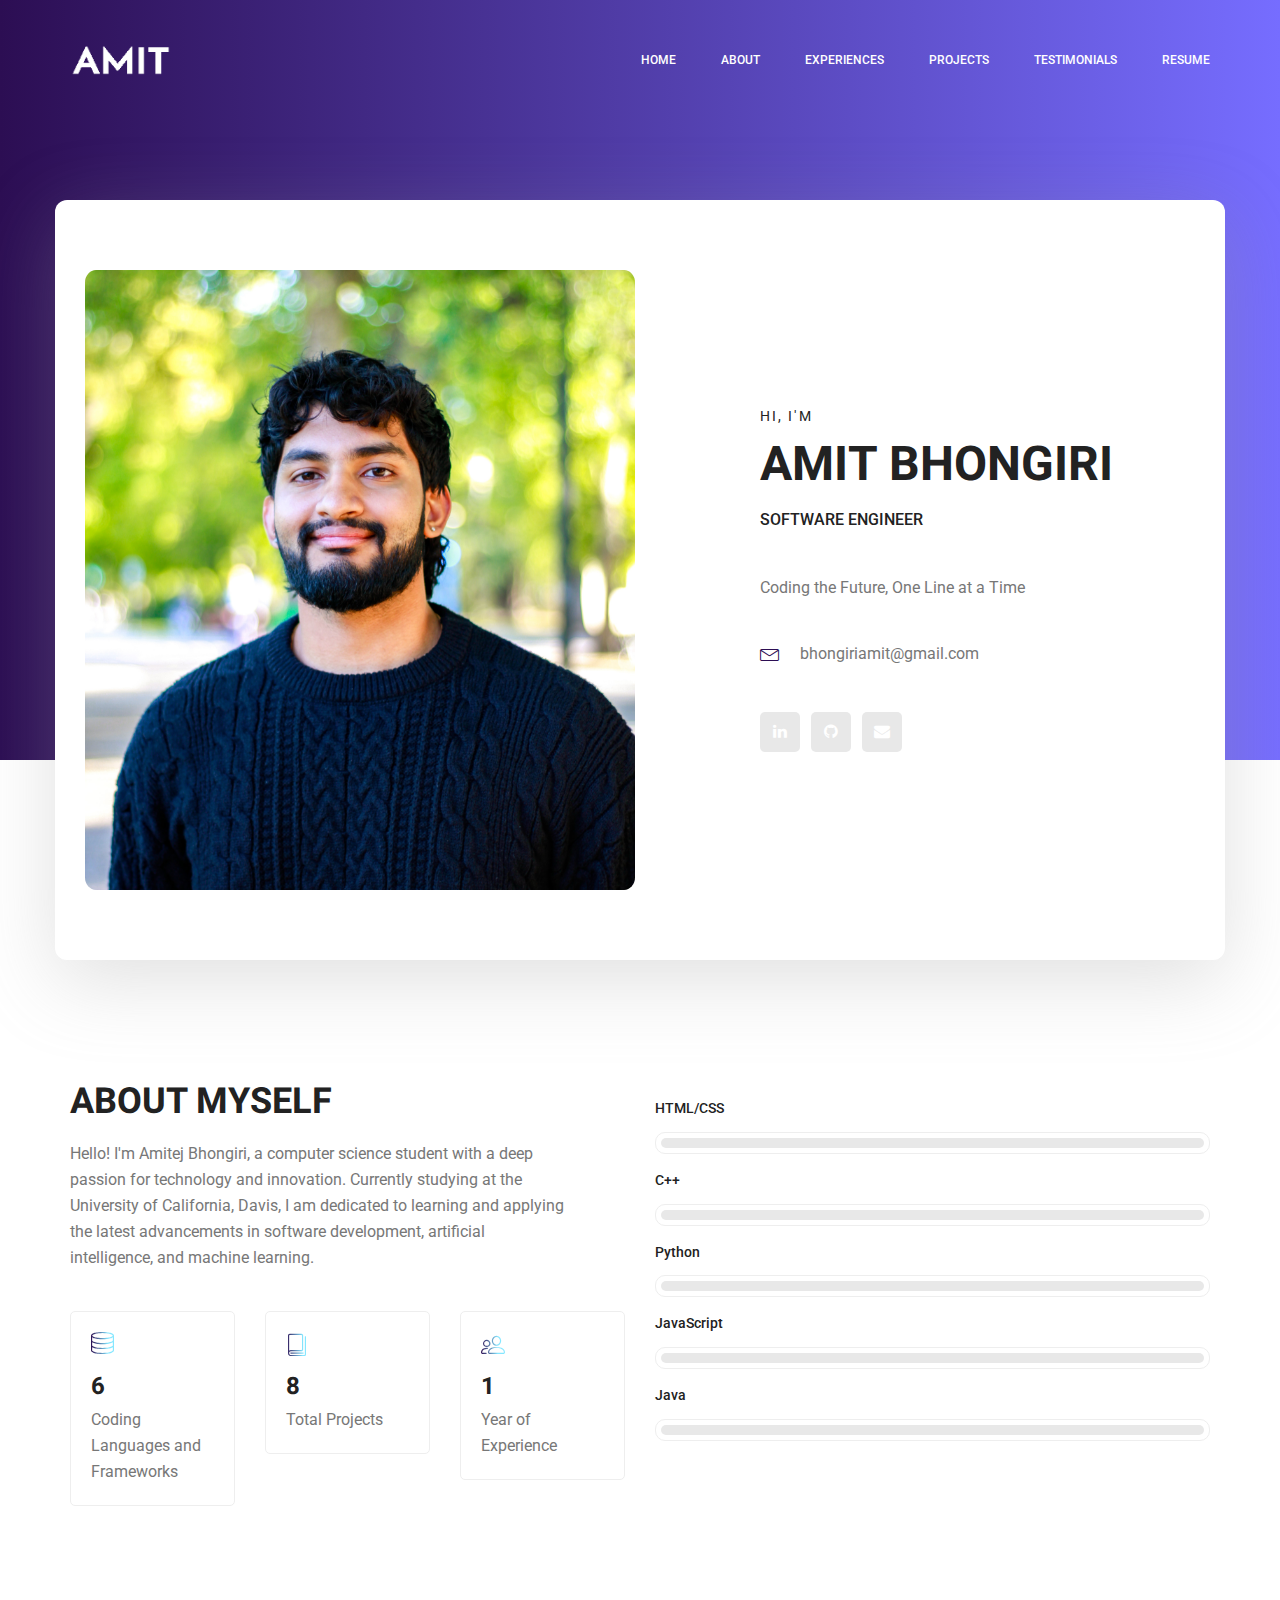
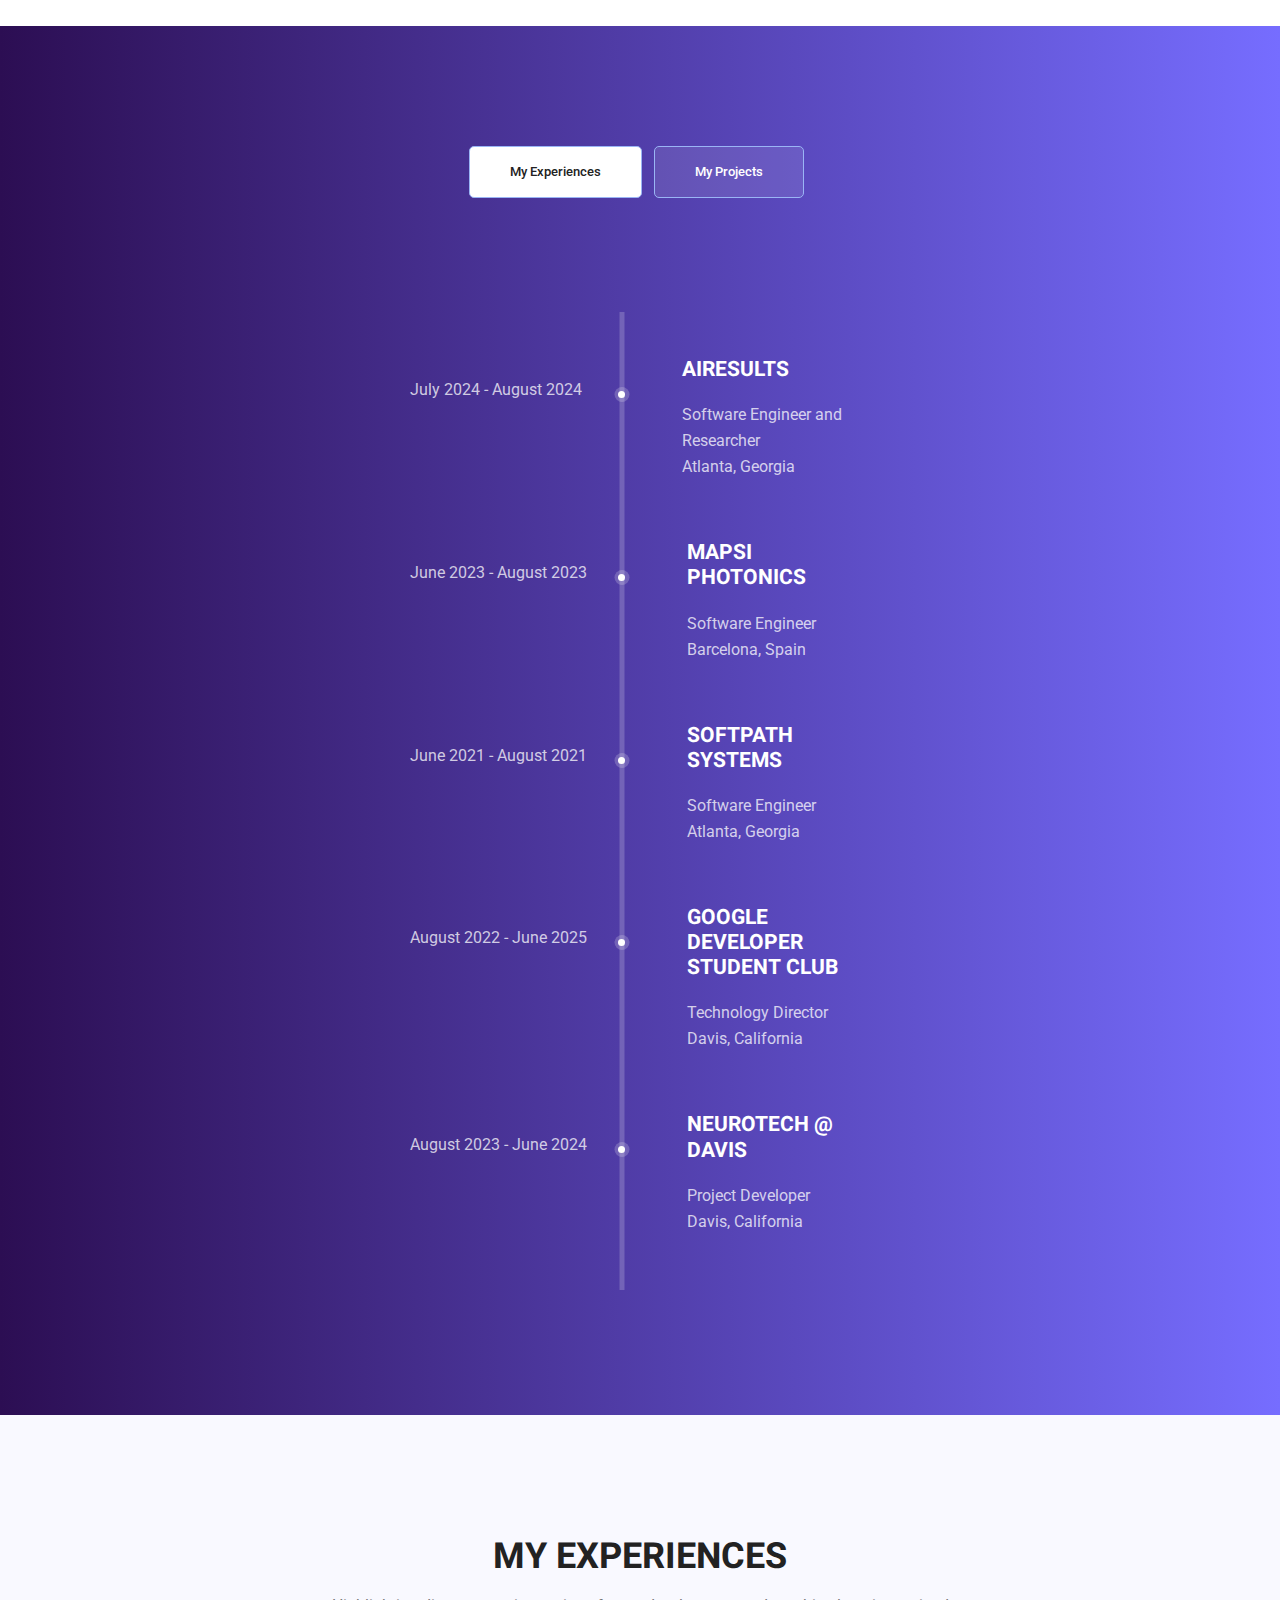
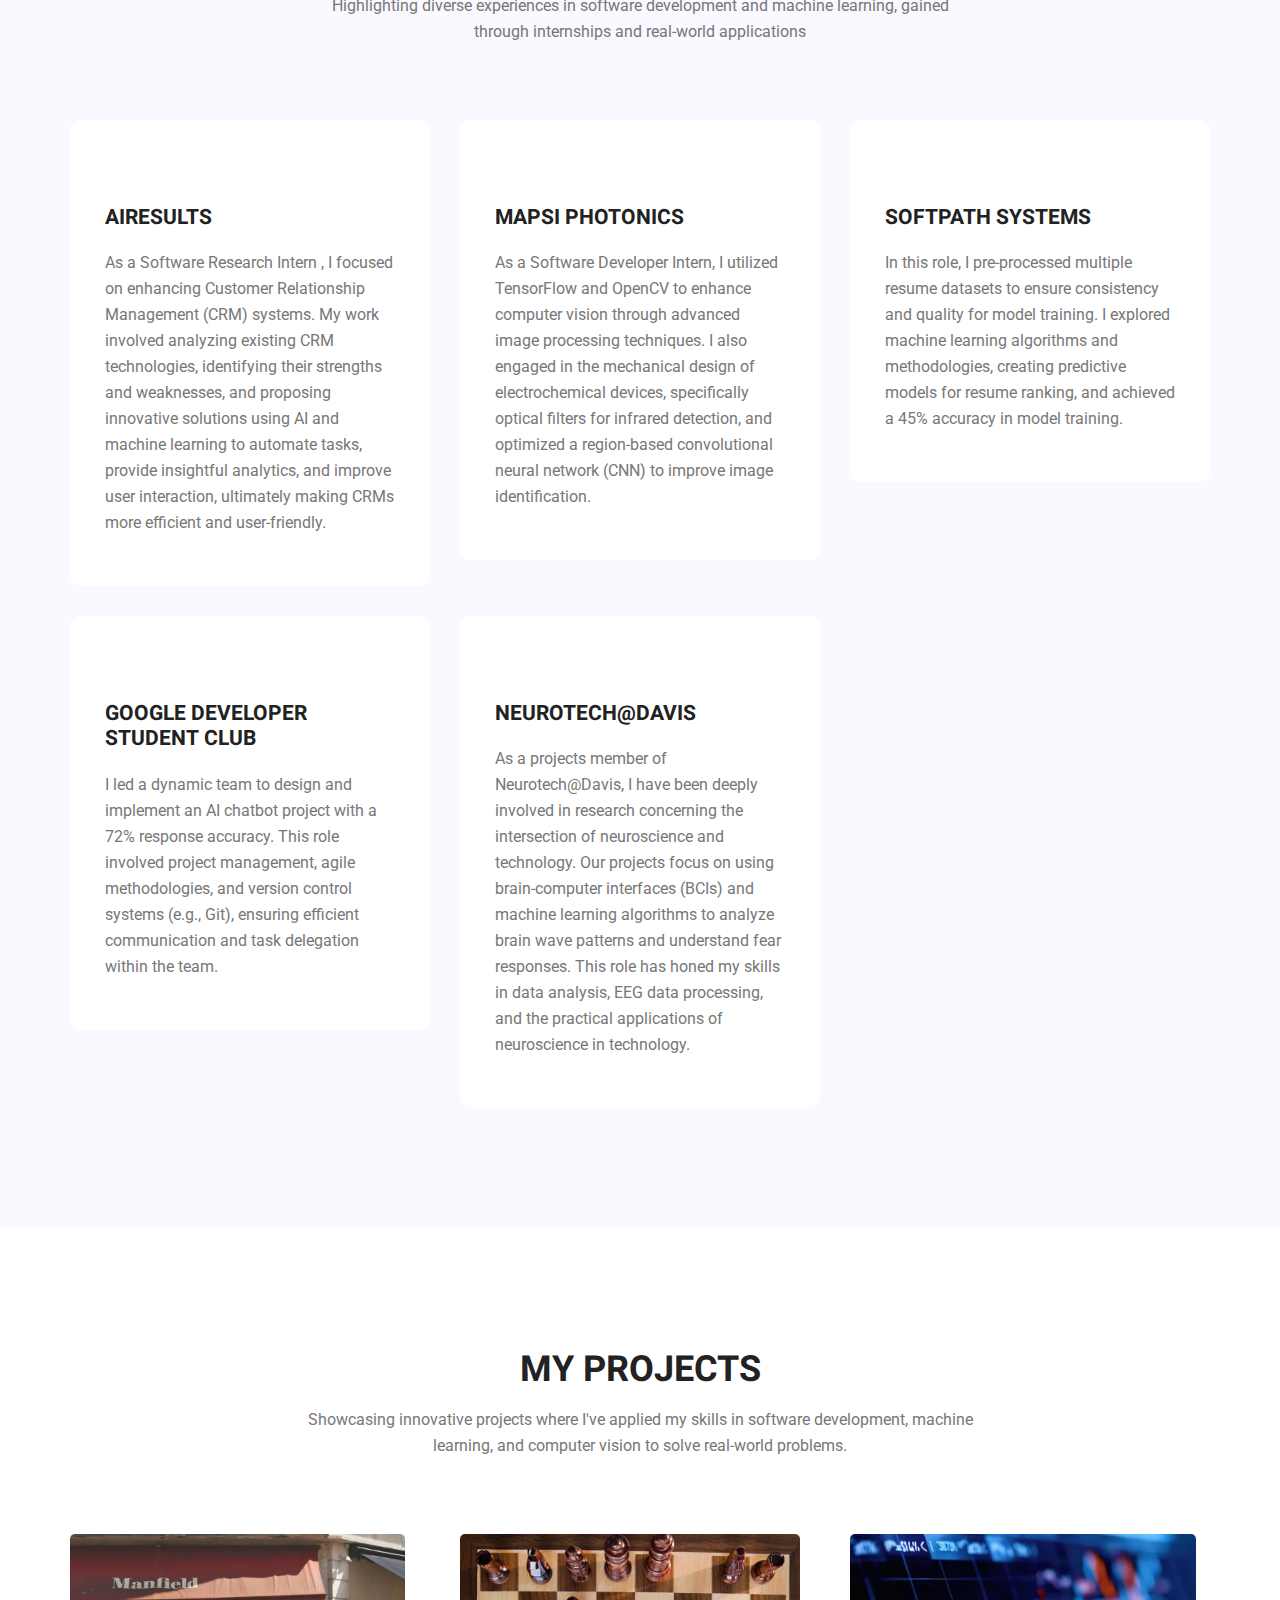
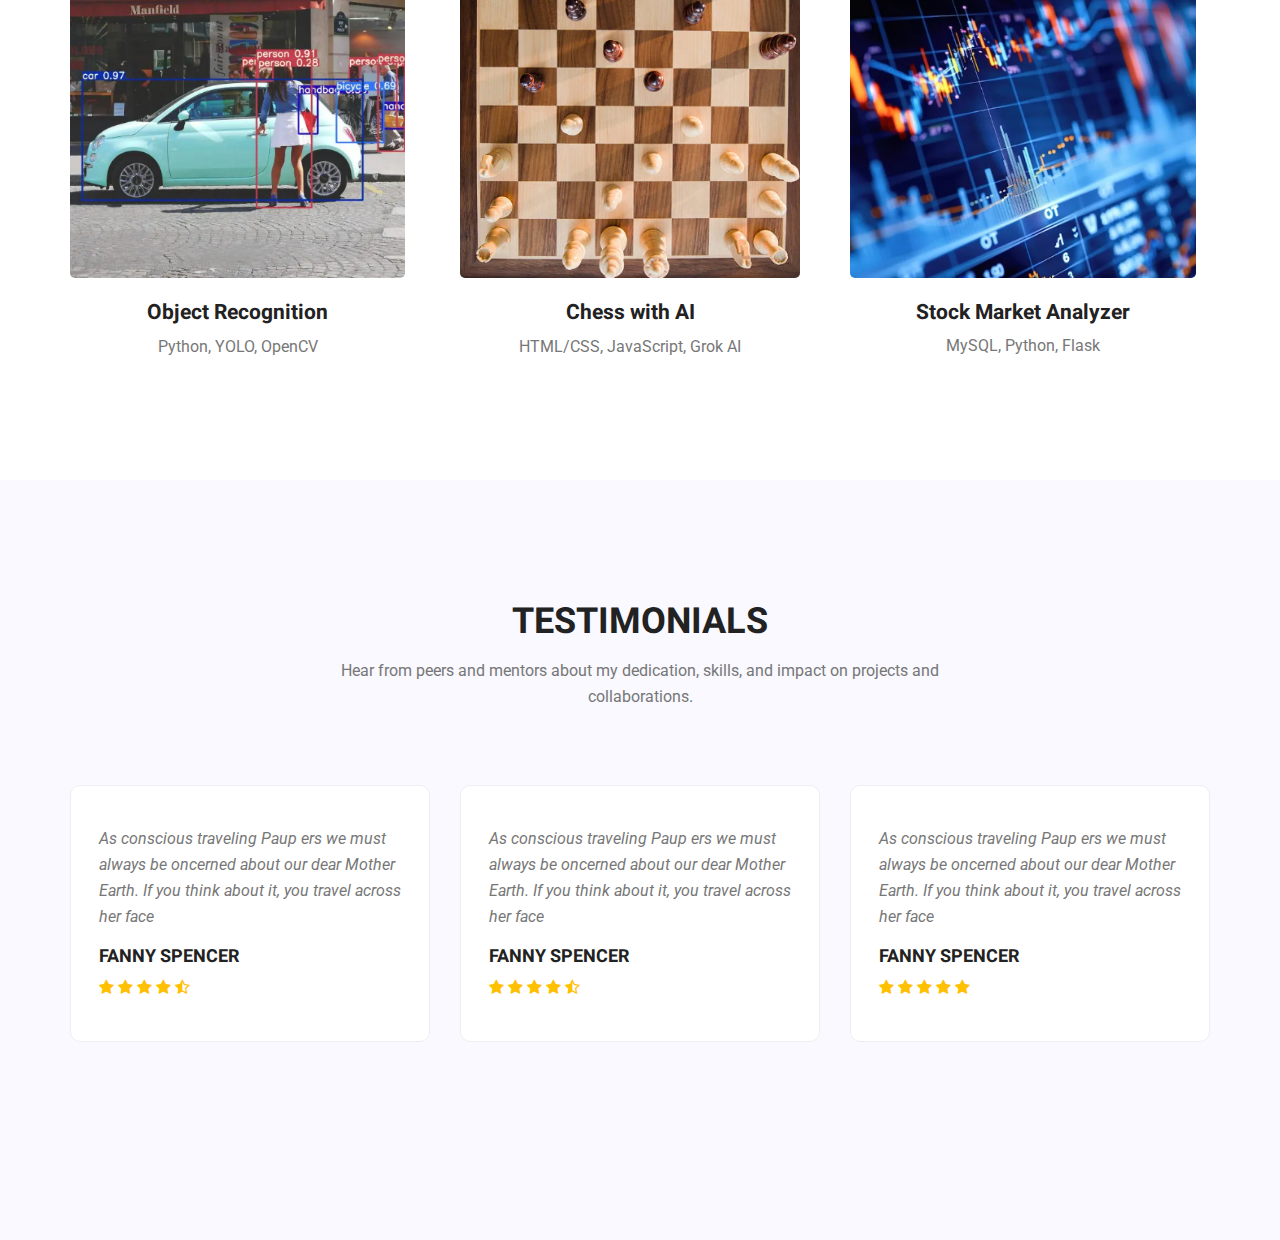
==== commit 6da06e0f: "changed index to add descriptions" ====
--- a/index.html
+++ b/index.html
@@ -14,8 +14,6 @@
         <link rel="stylesheet" href="vendors/lightbox/simpleLightbox.css">
         <link rel="stylesheet" href="vendors/nice-select/css/nice-select.css">
         <link rel="stylesheet" href="vendors/animate-css/animate.css">
-        <link rel="stylesheet" href="vendors/popup/magnific-popup.css">
-        <link rel="stylesheet" href="vendors/flaticon/flaticon.css">
         <!-- main css -->
         <link rel="stylesheet" href="css/style.css">
         <link rel="stylesheet" href="css/responsive.css">
@@ -41,6 +39,7 @@
 								<li class="nav-item"><a class="nav-link" href="#about">About</a></li> 
 								<li class="nav-item"><a class="nav-link" href="#experiences">Experiences</a></li> 
 								<li class="nav-item"><a class="nav-link" href="#projects">Projects</a></li>
+								<li class="nav-item"><a class="nav-link" href="#testimonials">Testimonials</a></li>
 								<li class="nav-item"><a class="nav-link" href="Amit Bhongiri Resume.pdf" target ="_blank">Resume</a></li>
 							</ul>
 						</div> 
@@ -302,7 +301,7 @@
         				<div class="feature_item">
         					<i class="flaticon-city"></i>
         					<h4>AiResults</h4>
-        					<p></p>
+        					<p>As a Software Research Intern , I focused on enhancing Customer Relationship Management (CRM) systems. My work involved analyzing existing CRM technologies, identifying their strengths and weaknesses, and proposing innovative solutions using AI and machine learning to automate tasks, provide insightful analytics, and improve user interaction, ultimately making CRMs more efficient and user-friendly.</p>
         				</div>
         			</div>
 					<div class="col-lg-4 col-md-6">
@@ -401,7 +400,7 @@
         <!--================End Home Gallery Area =================-->
         
         <!--================Testimonials Area =================-->
-        <section class="testimonials_area p_120">
+        <section class="testimonials_area p_120" class id = "testimonials">
         	<div class="container">
         		<div class="main_title">
         			<h2>Testimonials</h2>
@@ -417,7 +416,7 @@
 								<a href="#"><i class="fa fa-star"></i></a>
 								<a href="#"><i class="fa fa-star"></i></a>
 								<a href="#"><i class="fa fa-star"></i></a>
-								<a href="#"><i class="fa fa-star"></i></a>
+								<a href="#"><i class="fa fa-star-half-o"></i></a>
 							</div>
 						</div>
 						<div class="item">
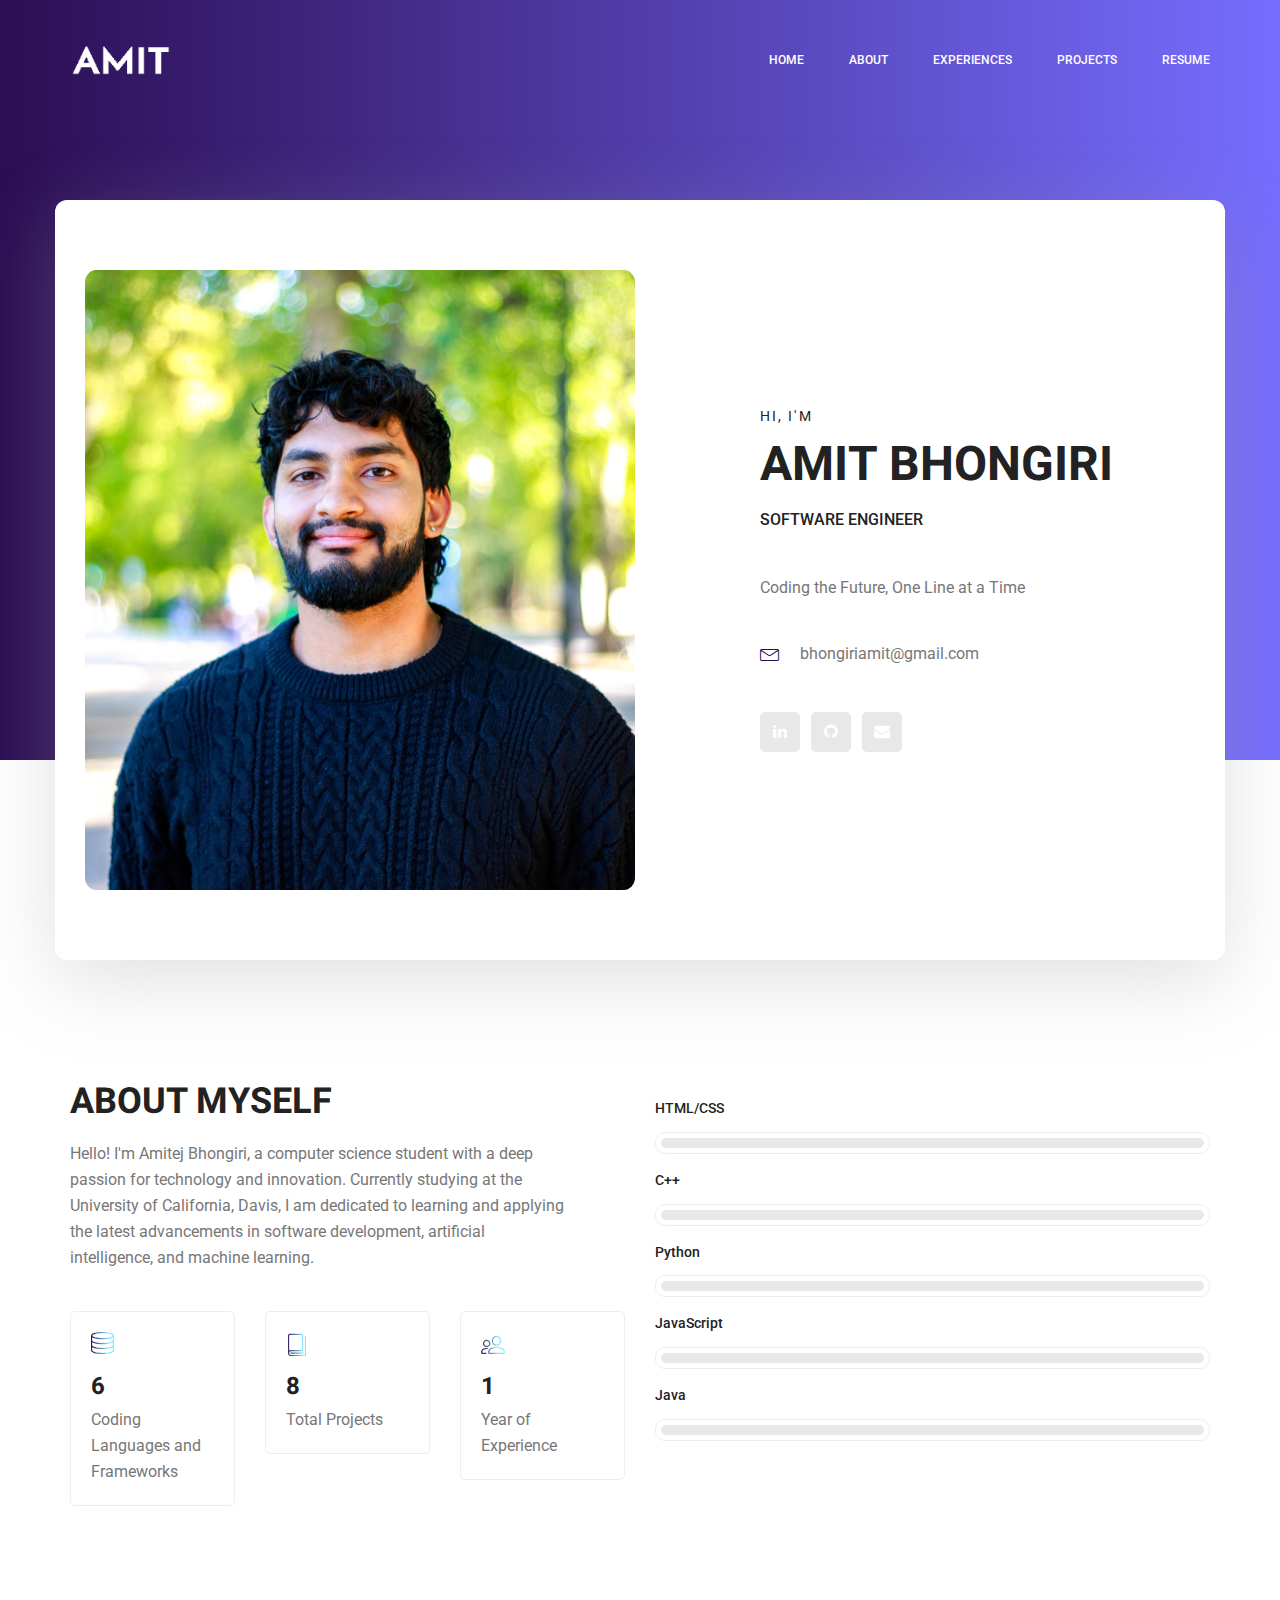
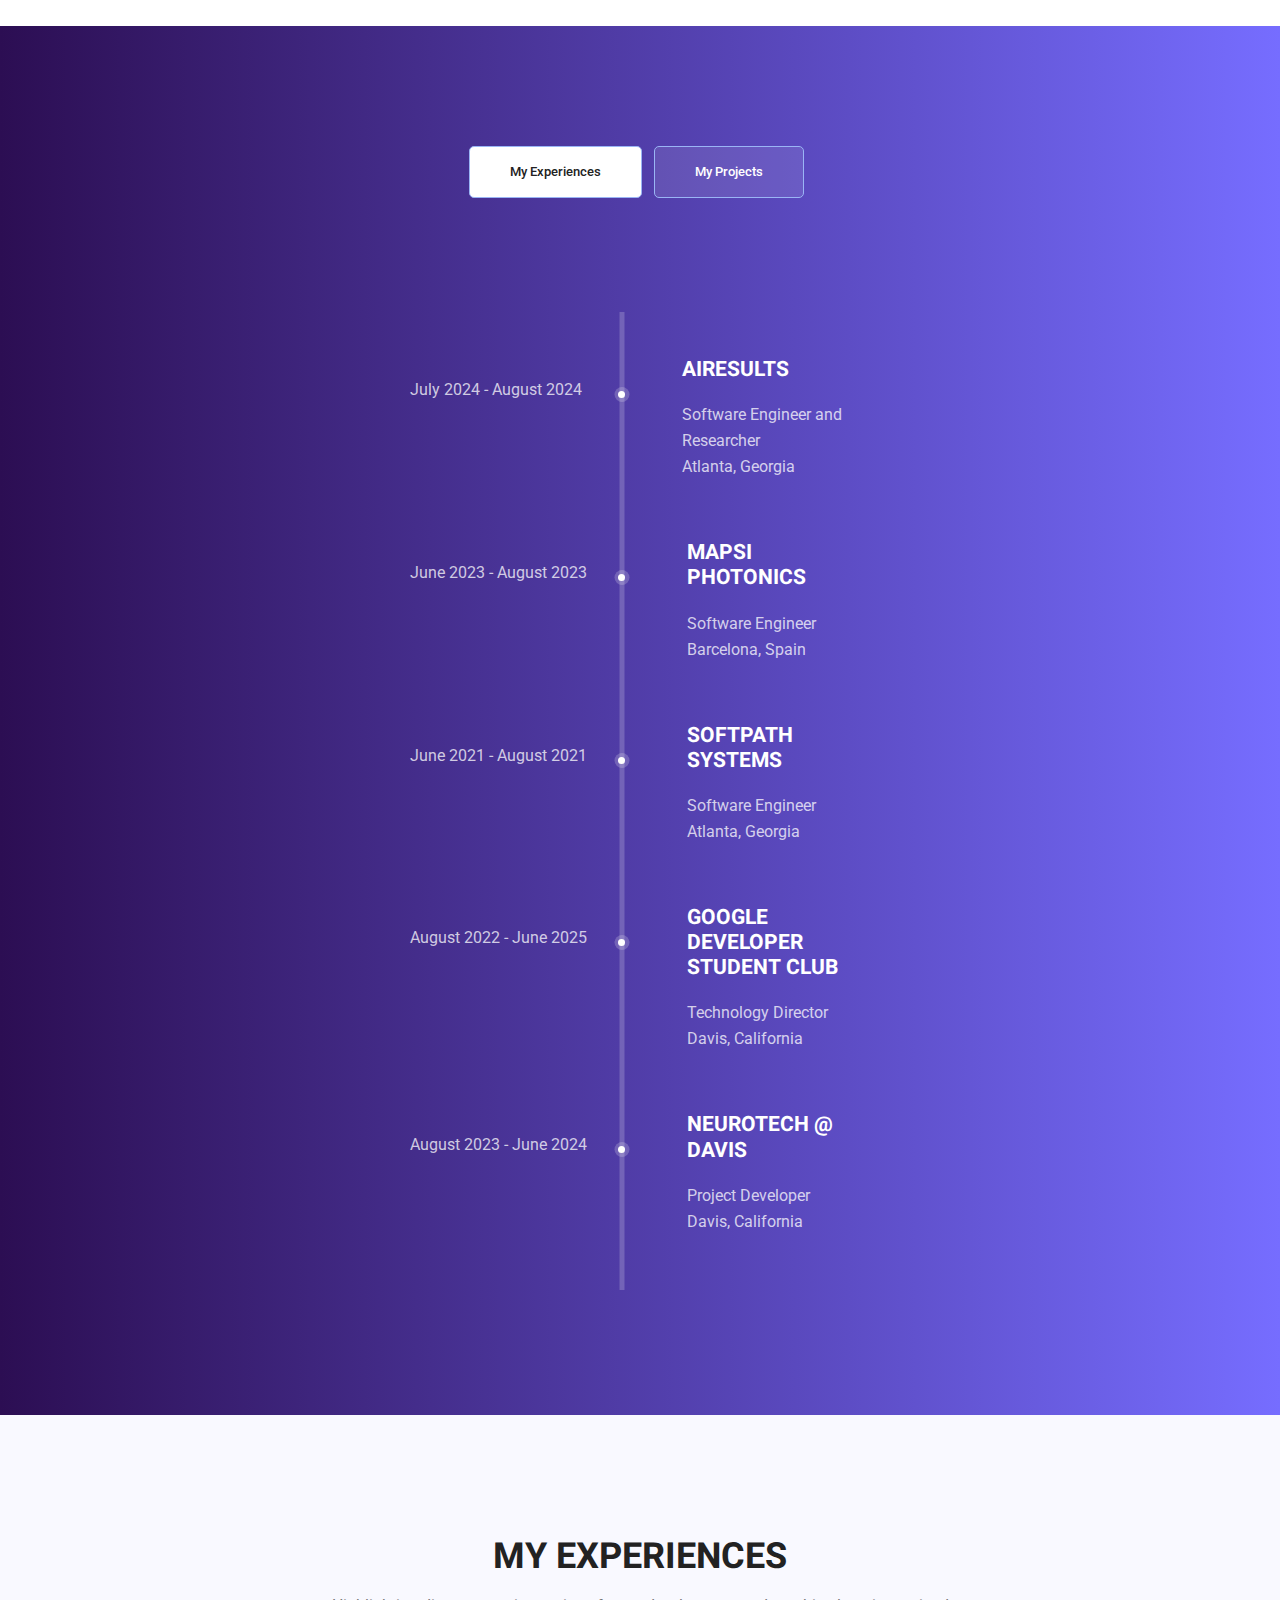
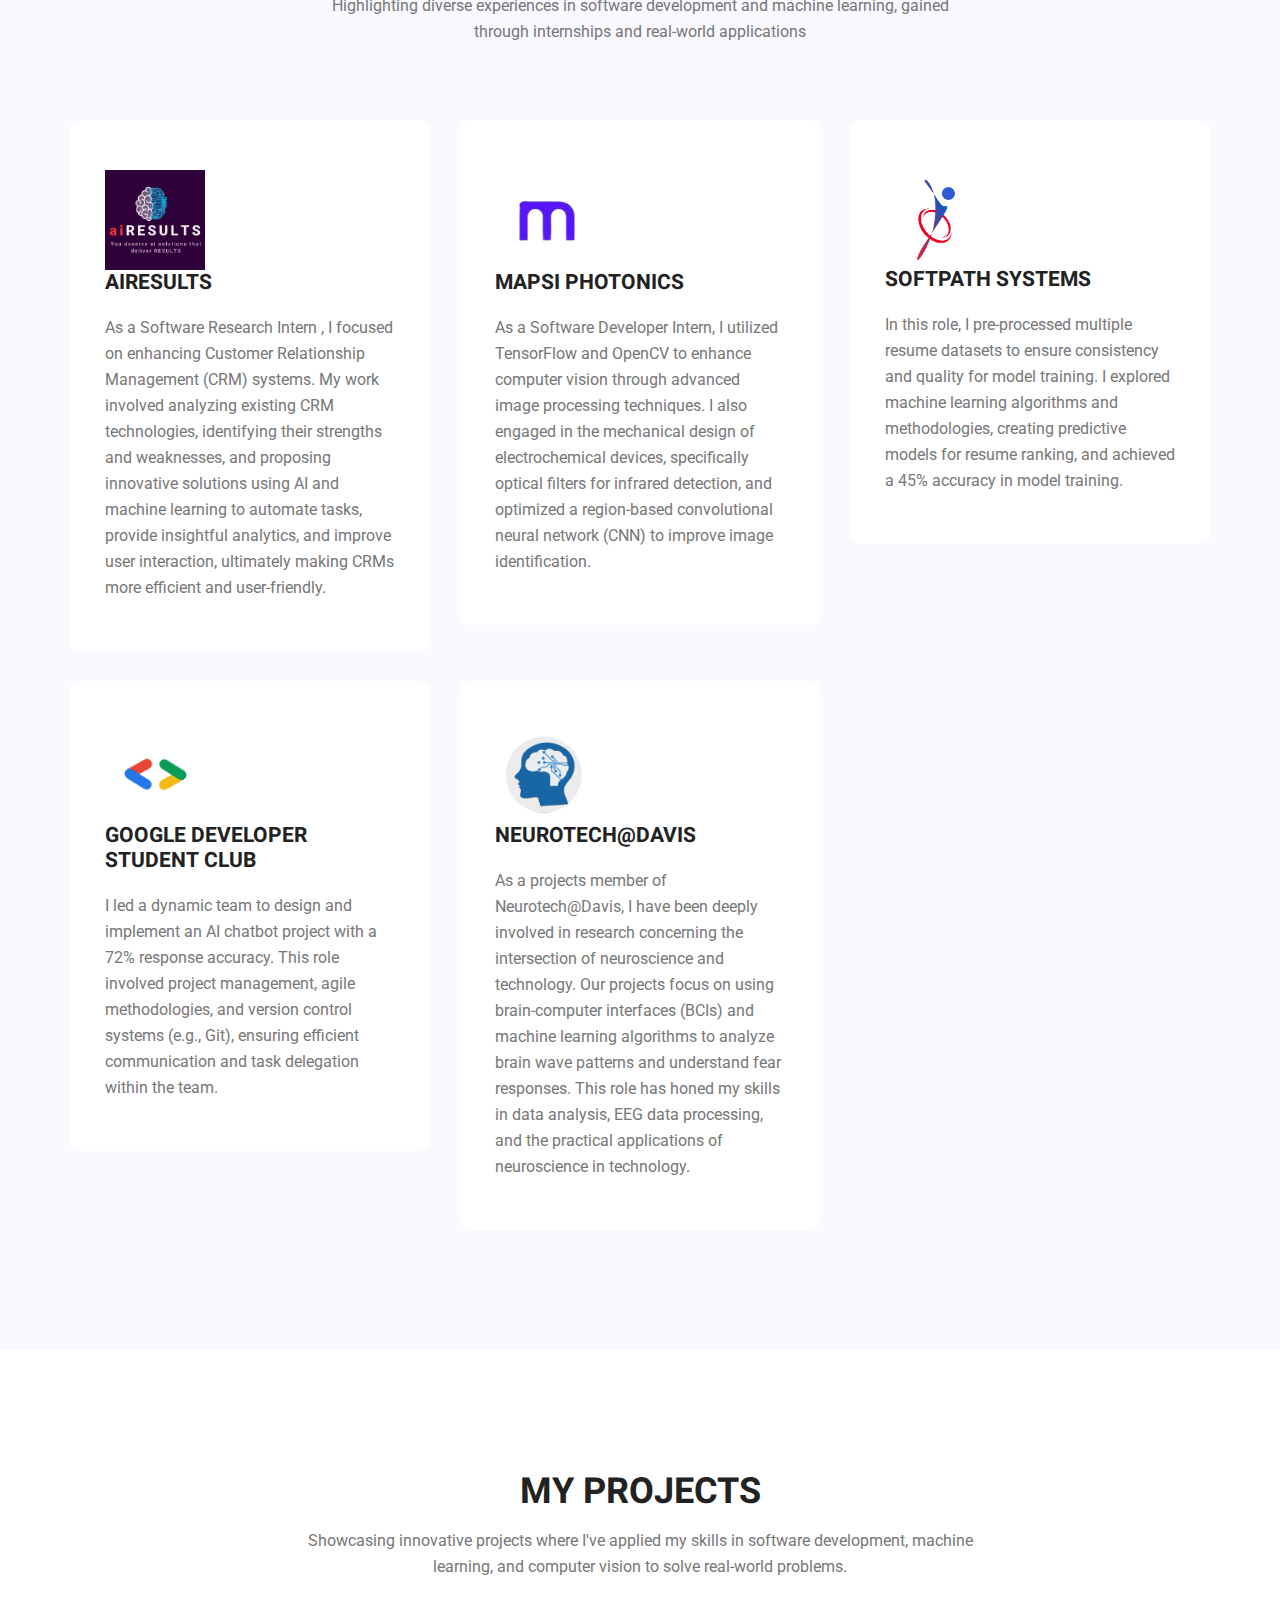
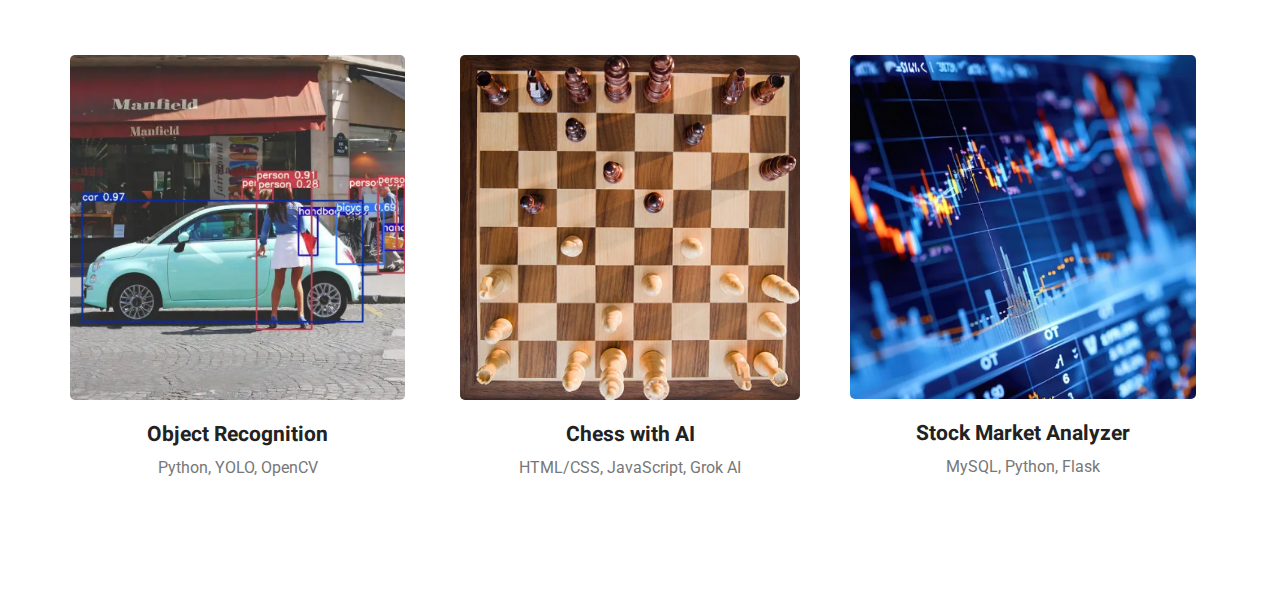
==== commit a67d4121: "added images to experiences" ====
--- a/index.html
+++ b/index.html
@@ -39,7 +39,7 @@
 								<li class="nav-item"><a class="nav-link" href="#about">About</a></li> 
 								<li class="nav-item"><a class="nav-link" href="#experiences">Experiences</a></li> 
 								<li class="nav-item"><a class="nav-link" href="#projects">Projects</a></li>
-								<li class="nav-item"><a class="nav-link" href="#testimonials">Testimonials</a></li>
+								<!--<li class="nav-item"><a class="nav-link" href="#testimonials">Testimonials</a></li>-->
 								<li class="nav-item"><a class="nav-link" href="Amit Bhongiri Resume.pdf" target ="_blank">Resume</a></li>
 							</ul>
 						</div> 
@@ -299,35 +299,35 @@
         		<div class="feature_inner row">
         			<div class="col-lg-4 col-md-6">
         				<div class="feature_item">
-        					<i class="flaticon-city"></i>
+        					<img src= "img/gallery/AiResults.png" width = 100px></img>
         					<h4>AiResults</h4>
         					<p>As a Software Research Intern , I focused on enhancing Customer Relationship Management (CRM) systems. My work involved analyzing existing CRM technologies, identifying their strengths and weaknesses, and proposing innovative solutions using AI and machine learning to automate tasks, provide insightful analytics, and improve user interaction, ultimately making CRMs more efficient and user-friendly.</p>
         				</div>
         			</div>
 					<div class="col-lg-4 col-md-6">
         				<div class="feature_item">
-        					<i class="flaticon-city"></i>
+        					<img src= "img/gallery/Mapsi.png" width = 100px></img>
         					<h4>Mapsi Photonics</h4>
         					<p>As a Software Developer Intern, I utilized TensorFlow and OpenCV to enhance computer vision through advanced image processing techniques. I also engaged in the mechanical design of electrochemical devices, specifically optical filters for infrared detection, and optimized a region-based convolutional neural network (CNN) to improve image identification.</p>
         				</div>
         			</div>
         			<div class="col-lg-4 col-md-6">
         				<div class="feature_item">
-        					<i class="flaticon-skyline"></i>
+        					<img src= "img/gallery/Softpath.png" width = 100px></img>
         					<h4>Softpath Systems</h4>
         					<p>In this role, I pre-processed multiple resume datasets to ensure consistency and quality for model training. I explored machine learning algorithms and methodologies, creating predictive models for resume ranking, and achieved a 45% accuracy in model training.</p>
         				</div>
         			</div>
 					<div class="col-lg-4 col-md-6">
         				<div class="feature_item">
-        					<i class="flaticon-city"></i>
+        					<img src= "img/gallery/GDSC.png" width = 100px></img>
         					<h4>Google Developer Student Club</h4>
         					<p> I led a dynamic team to design and implement an AI chatbot project with a 72% response accuracy. This role involved project management, agile methodologies, and version control systems (e.g., Git), ensuring efficient communication and task delegation within the team.</p>
         				</div>
         			</div>
         			<div class="col-lg-4 col-md-6">
         				<div class="feature_item">
-        					<i class="flaticon-sketch"></i>
+        					<img src= "img/gallery/Neurotech.png" width = 100px ></img>
         					<h4>Neurotech@Davis</h4>
         					<p>As a projects member of Neurotech@Davis, I have been deeply involved in research concerning the intersection of neuroscience and technology. Our projects focus on using brain-computer interfaces (BCIs) and machine learning algorithms to analyze brain wave patterns and understand fear responses. This role has honed my skills in data analysis, EEG data processing, and the practical applications of neuroscience in technology.</p>
         				</div>
@@ -386,7 +386,7 @@
         				<div class="h_gallery_item">
         					<div class="g_img_item">
         						<img class="img-fluid" src="img/gallery/project-3.png" width = 346px height = 340px alt="">
-        						<a class="light" href="https://github.com/Amit-Bhongiri" target ="_blank"><img src="img/gallery/icon.png" alt=""></a>
+        						<a class="light" href="https://github.com/Amit-Bhongiri"><img src="img/gallery/icon.png" alt=""></a>
         					</div>
         					<div class="g_item_text">
         						<h4>Stock Market Analyzer</h4>
@@ -399,7 +399,7 @@
         </section>
         <!--================End Home Gallery Area =================-->
         
-        <!--================Testimonials Area =================-->
+        <!--================Testimonials Area =================
         <section class="testimonials_area p_120" class id = "testimonials">
         	<div class="container">
         		<div class="main_title">
@@ -448,7 +448,7 @@
 		<br>
 		<br>
         </section>
-        <!--================End Testimonials Area =================-->
+        ================End Testimonials Area =================-->
         
         
         
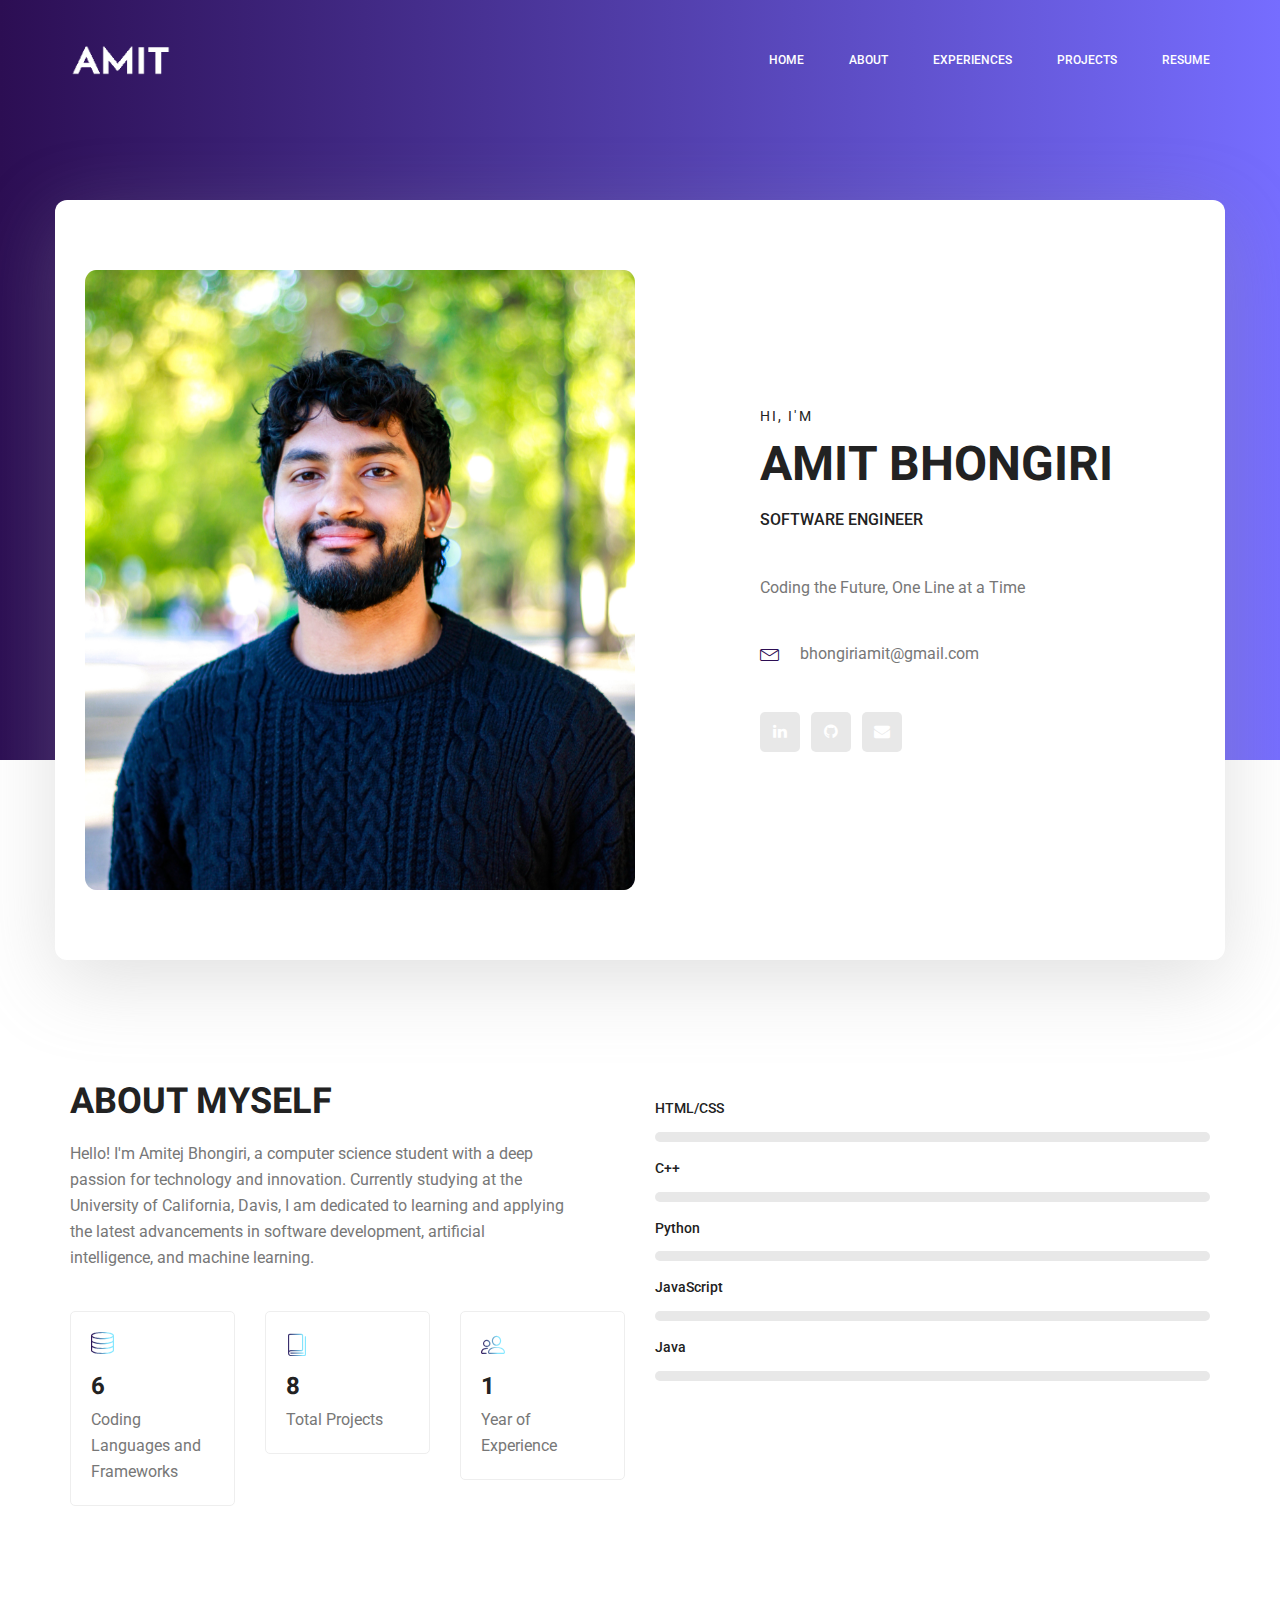
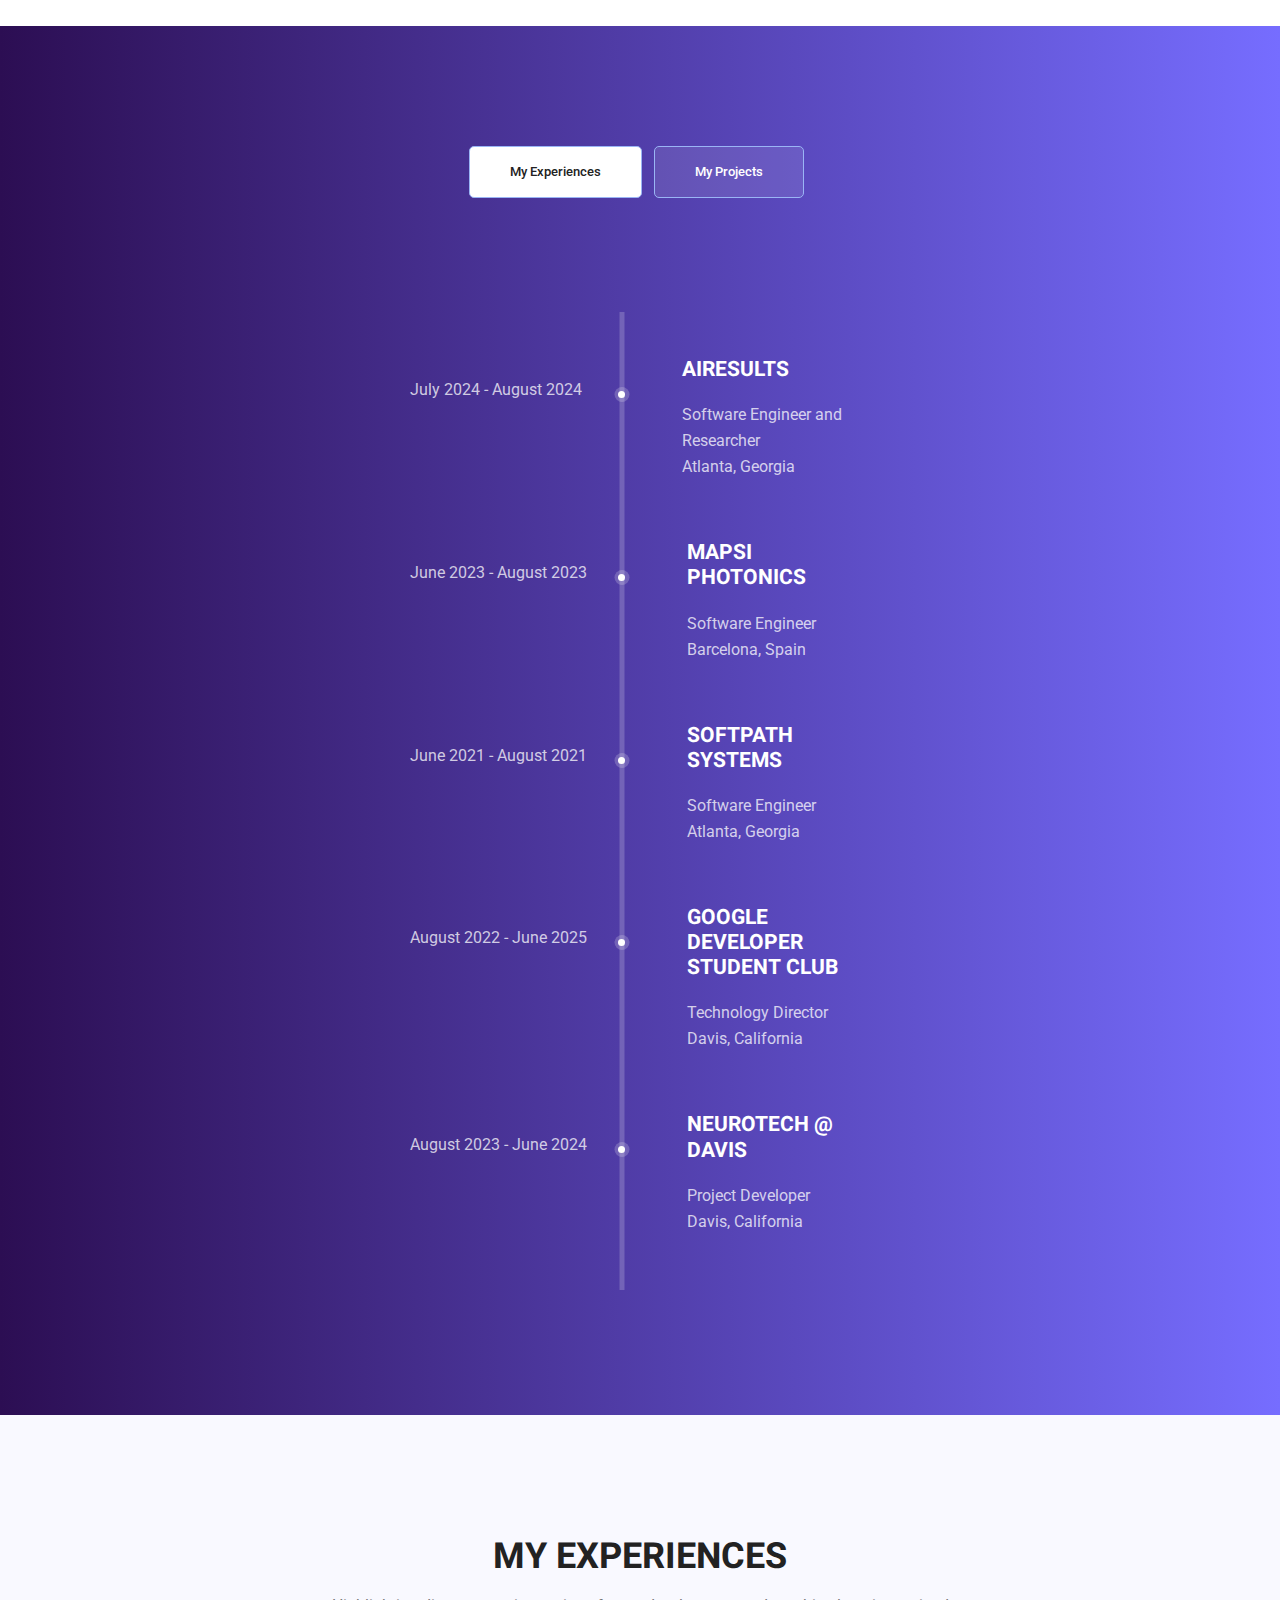
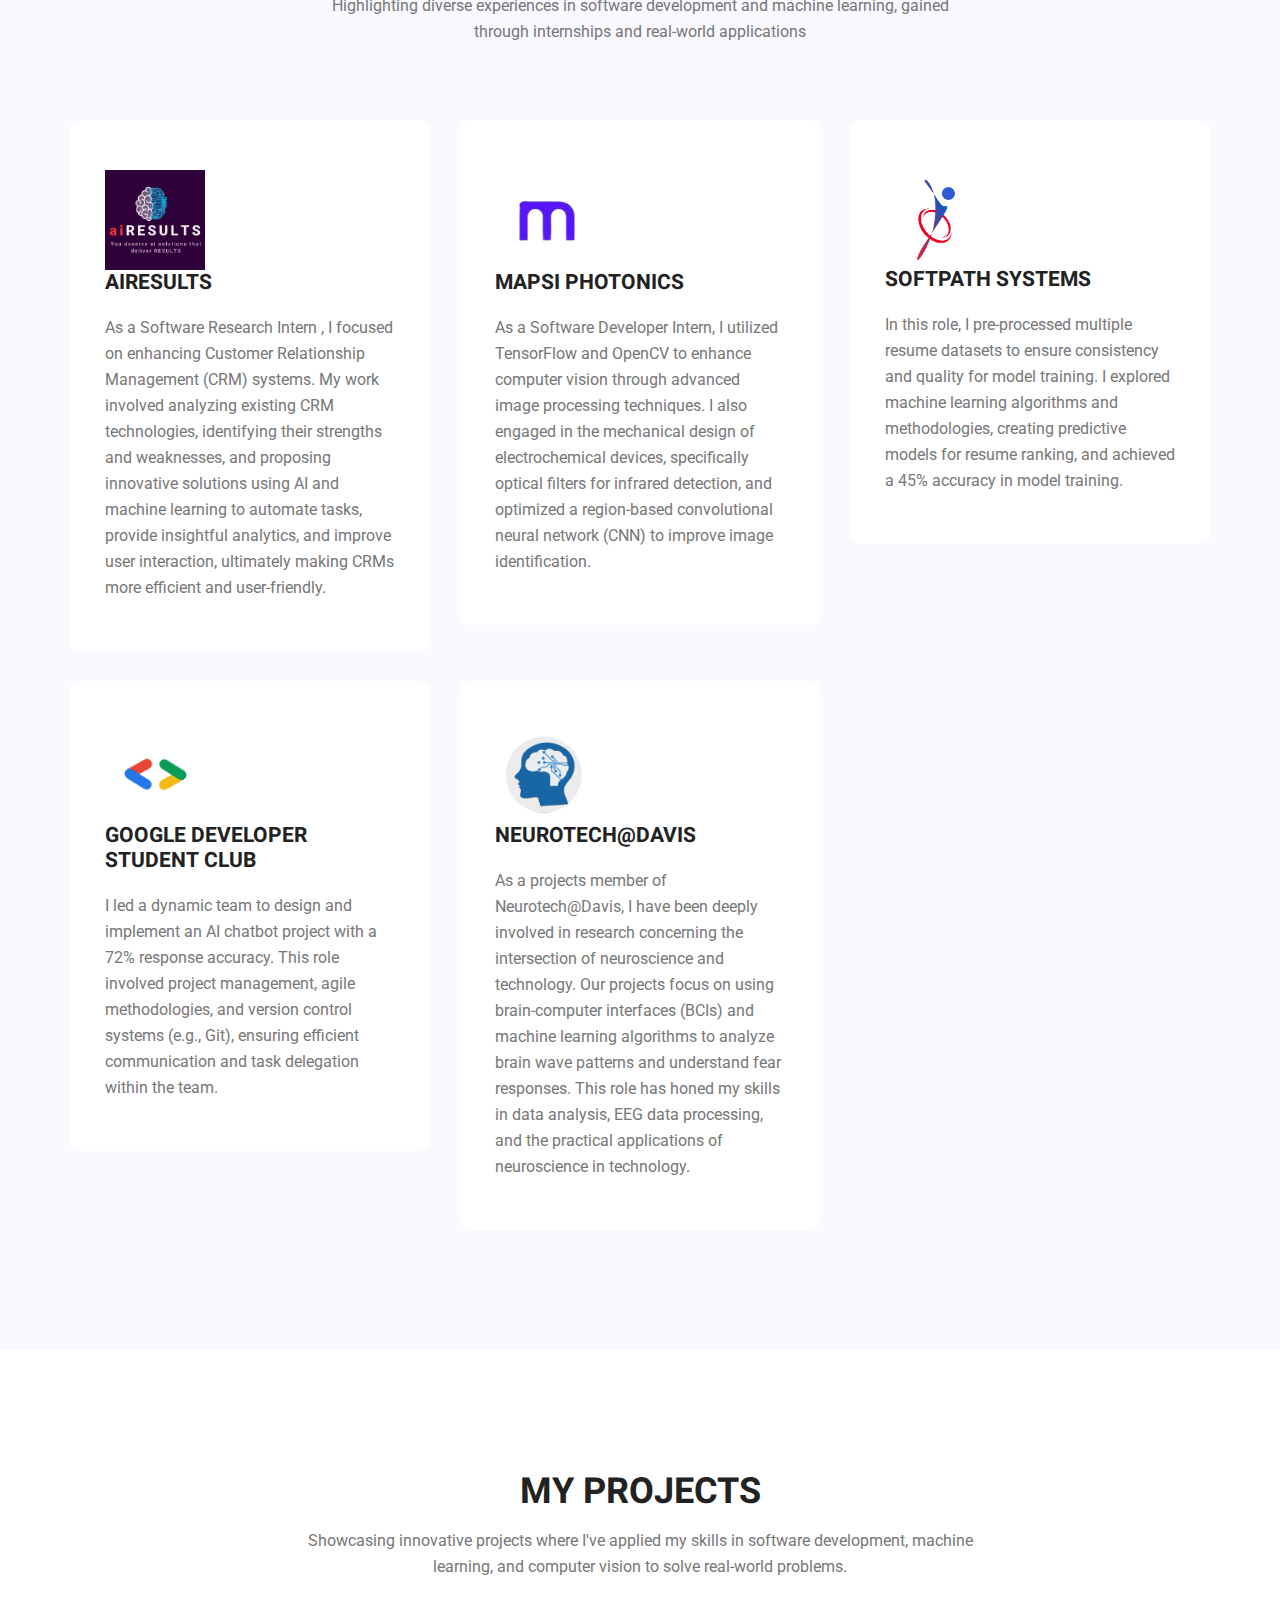
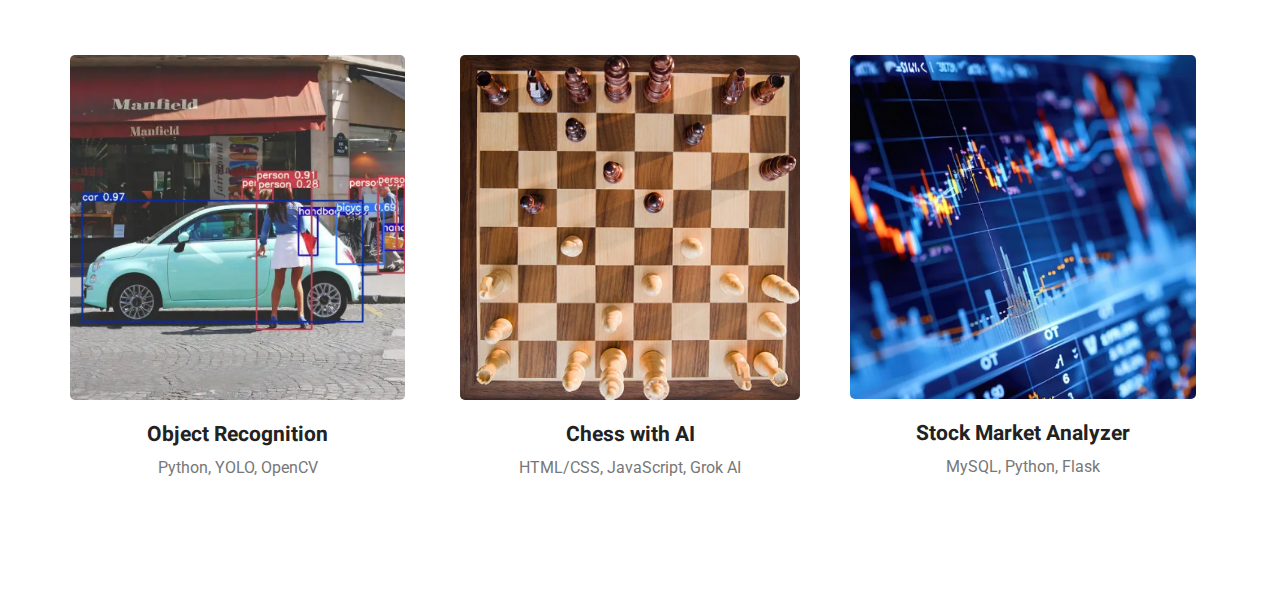
==== commit 13a9cc14: "tweaked files" ====
--- a/index.html
+++ b/index.html
@@ -120,7 +120,7 @@
         					<div class="skill_main">
 								<div class="skill_item">
 									<h4>HTML/CSS</span></h4>
-									<div class="progress_br">
+									<div class="progress_bar">
 										<div class="progress">
 											<div class="progress-bar" role="progressbar" aria-valuenow="85" aria-valuemin="0" aria-valuemax="100"></div>
 										</div>
@@ -128,7 +128,7 @@
 								</div>
 								<div class="skill_item">
 									<h4>C++</span></h4>
-									<div class="progress_br">
+									<div class="progress_bar">
 										<div class="progress">
 											<div class="progress-bar" role="progressbar" aria-valuenow="90" aria-valuemin="0" aria-valuemax="100"></div>
 										</div>
@@ -136,7 +136,7 @@
 								</div>
 								<div class="skill_item">
 									<h4>Python</span></h4>
-									<div class="progress_br">
+									<div class="progress_bar">
 										<div class="progress">
 											<div class="progress-bar" role="progressbar" aria-valuenow="70" aria-valuemin="0" aria-valuemax="100"></div>
 										</div>
@@ -144,7 +144,7 @@
 								</div>
 								<div class="skill_item">
 									<h4>JavaScript</span></h4>
-									<div class="progress_br">
+									<div class="progress_bar">
 										<div class="progress">
 											<div class="progress-bar" role="progressbar" aria-valuenow="95" aria-valuemin="0" aria-valuemax="100"></div>
 										</div>
@@ -152,7 +152,7 @@
 								</div>
 								<div class="skill_item">
 									<h4>Java</span></h4>
-									<div class="progress_br">
+									<div class="progress_bar">
 										<div class="progress">
 											<div class="progress-bar" role="progressbar" aria-valuenow="75" aria-valuemin="0" aria-valuemax="100"></div>
 										</div>
@@ -358,7 +358,7 @@
         	</div>
         	<div class="container">
         		<div class="gallery_f_inner row imageGallery1">
-        			<div class="col-lg-4 col-md-4 col-sm-6 brand manipul design print">
+        			<div class="col-lg-4 col-md-4 col-sm-6 ">
         				<div class="h_gallery_item">
         					<div class="g_img_item">
         						<img class="img-fluid" src="img/gallery/project-1.png"  width = 335px height = 300px alt="">
@@ -370,7 +370,7 @@
         					</div>
         				</div>
         			</div>
-        			<div class="col-lg-4 col-md-4 col-sm-6 brand manipul creative">
+        			<div class="col-lg-4 col-md-4 col-sm-6">
         				<div class="h_gallery_item">
         					<div class="g_img_item">
         						<img class="img-fluid" src="img/gallery/project-2.png" width = 340px height = 340px alt="">
@@ -382,10 +382,10 @@
         					</div>
         				</div>
         			</div>
-        			<div class="col-lg-4 col-md-4 col-sm-6 manipul creative design print">
+        			<div class="col-lg-4 col-md-4 col-sm-6">
         				<div class="h_gallery_item">
         					<div class="g_img_item">
-        						<img class="img-fluid" src="img/gallery/project-3.png" width = 346px height = 340px alt="">
+        						<a href="https://github.com/Amit-Bhongiri"></a><img class="img-fluid" src="img/gallery/project-3.png" width = 346px height = 340px alt=""></a>
         						<a class="light" href="https://github.com/Amit-Bhongiri"><img src="img/gallery/icon.png" alt=""></a>
         					</div>
         					<div class="g_item_text">
--- a/css/style.css
+++ b/css/style.css
@@ -44,6 +44,11 @@
 @import url("https://fonts.googleapis.com/css?family=Heebo:300,400,700,900|Roboto:300,400,500,700");
 /*---------------------------------------------------- */
 /*----------------------------------------------------*/
+
+html {
+  scroll-behavior: smooth;
+}
+
 .list {
   list-style: none;
   margin: 0px;
